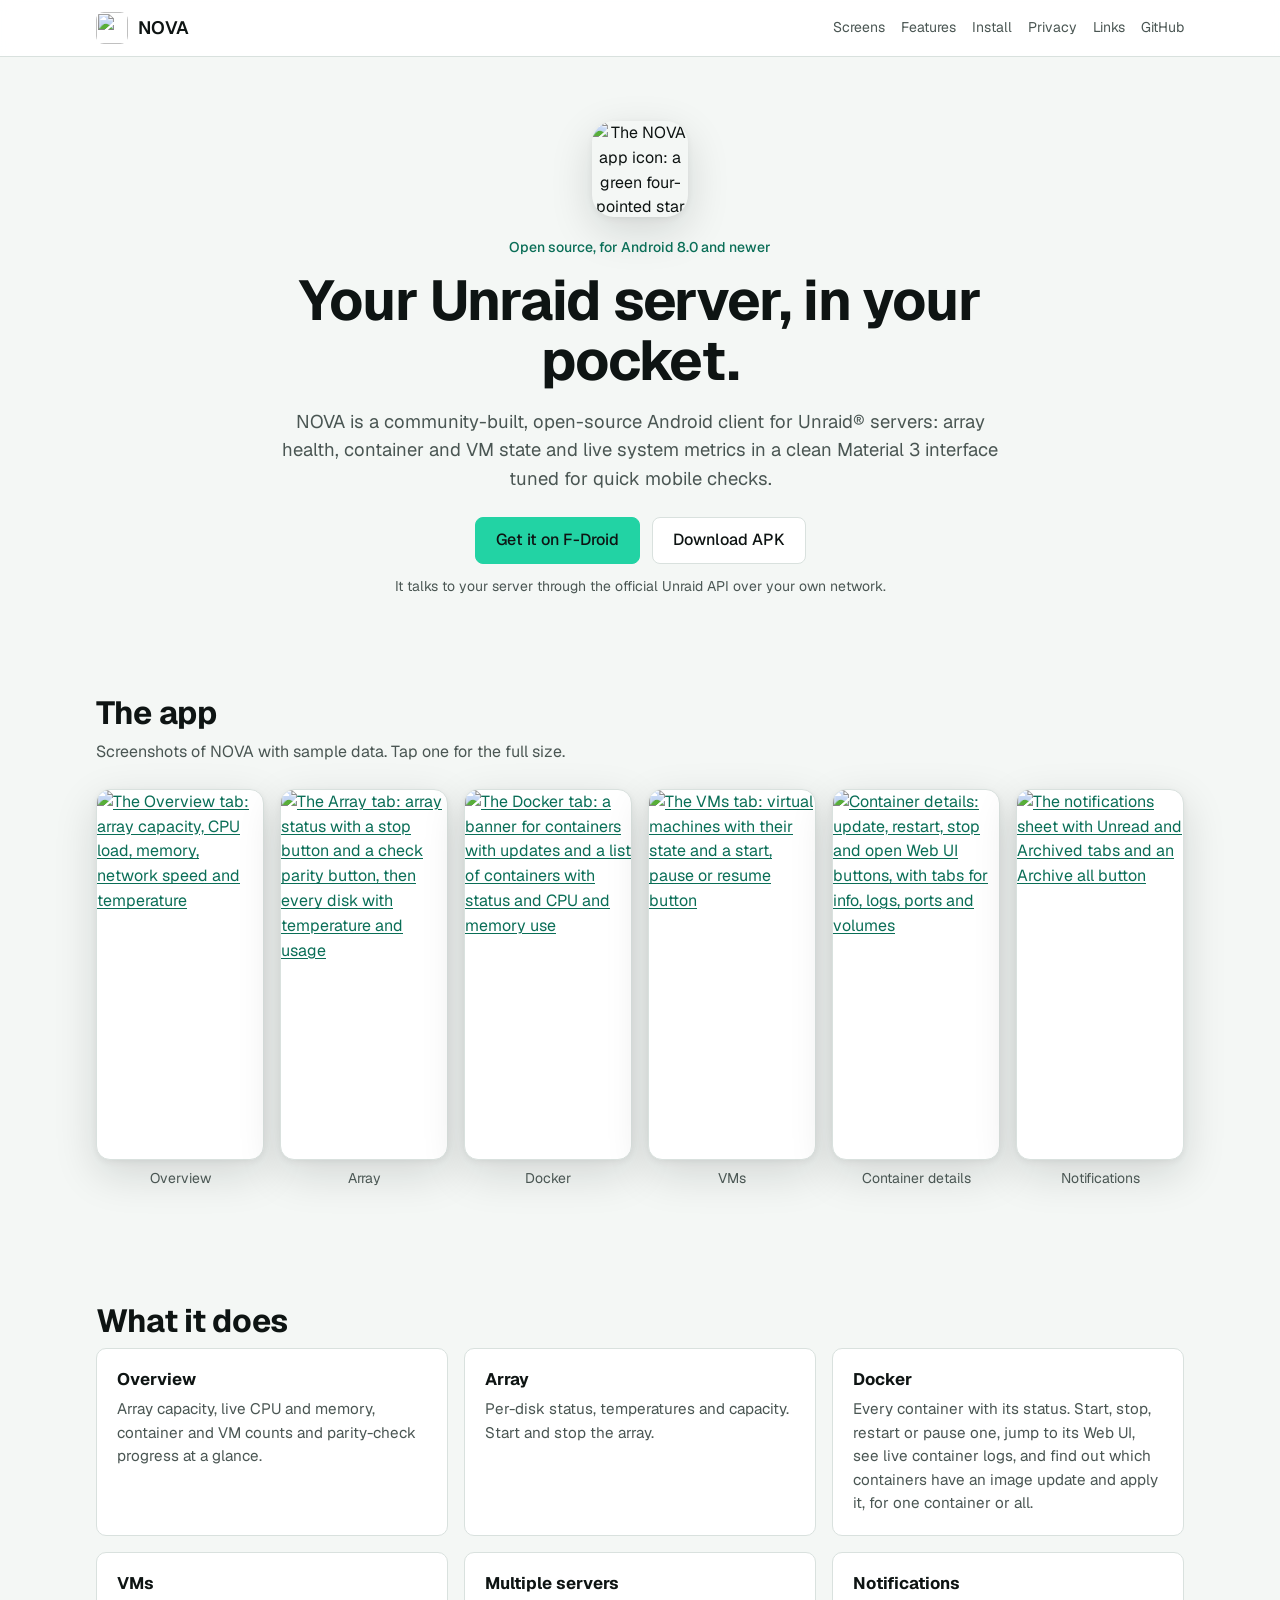
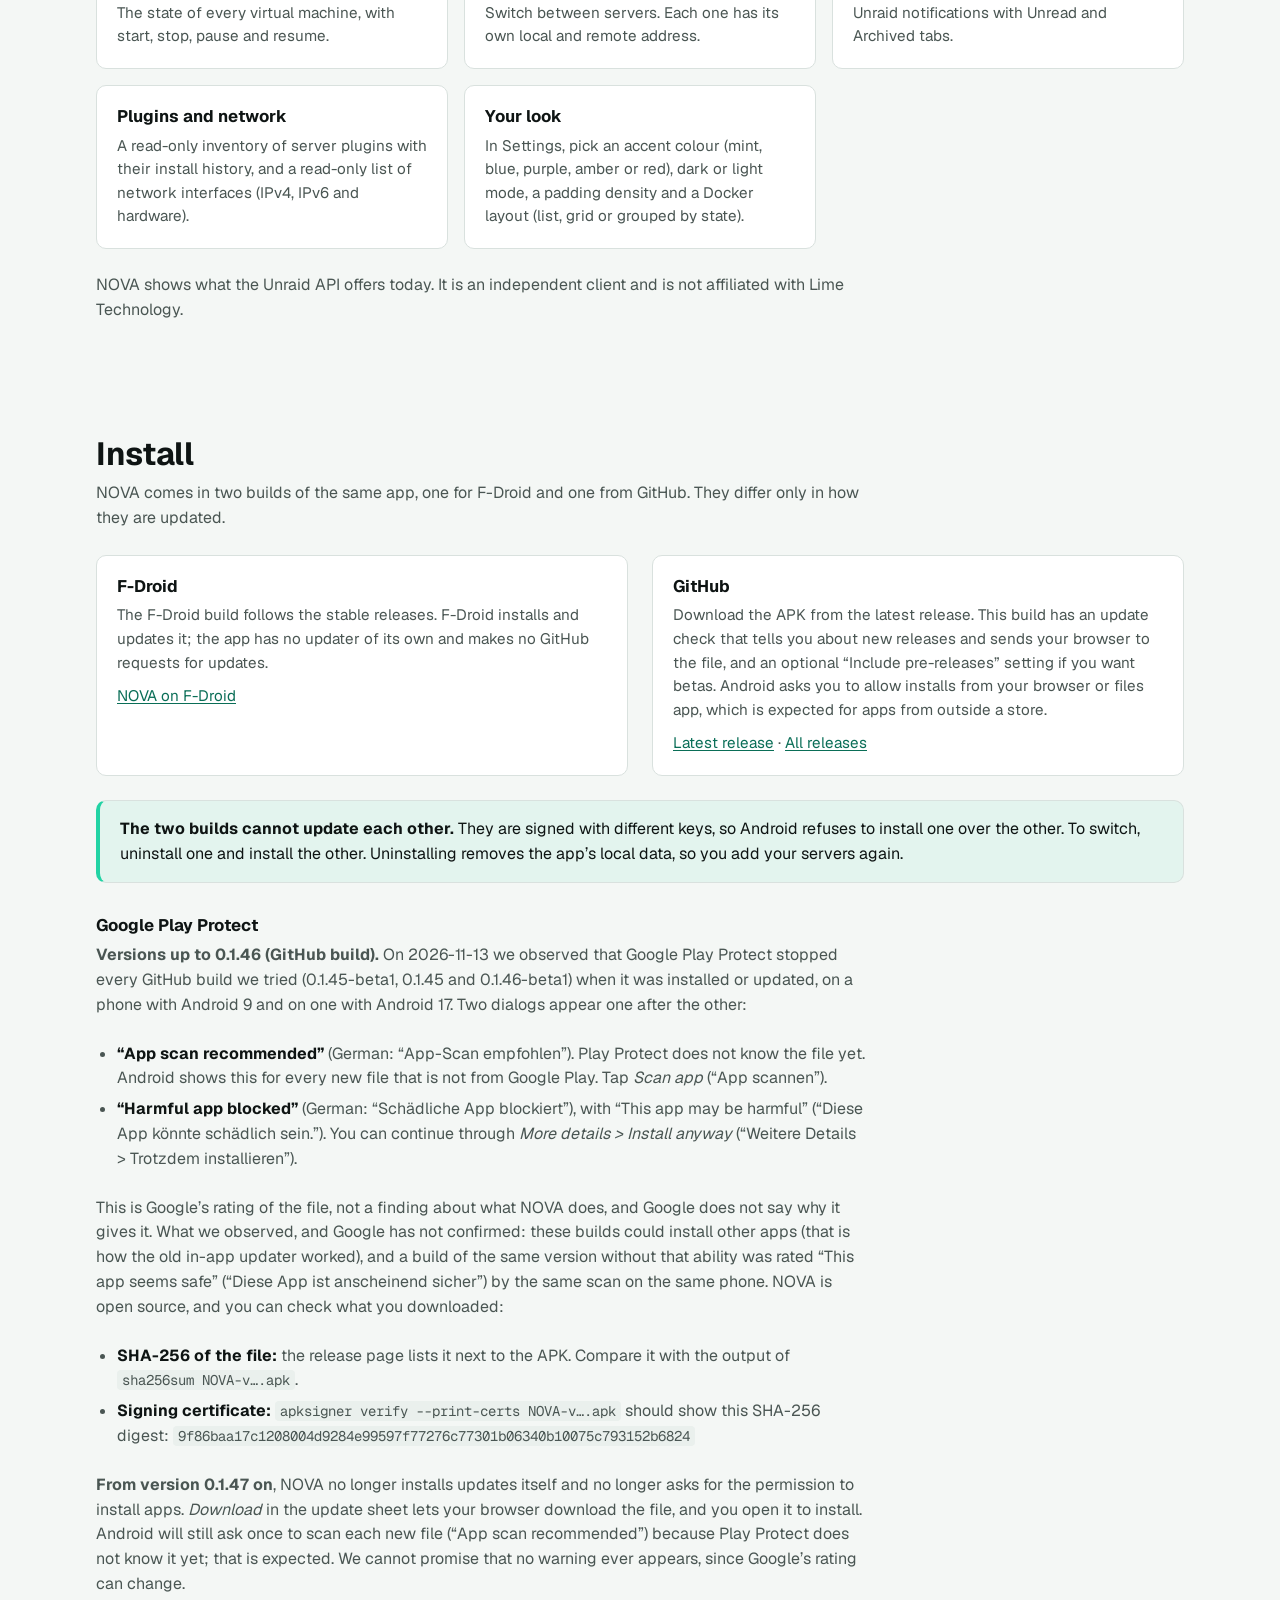
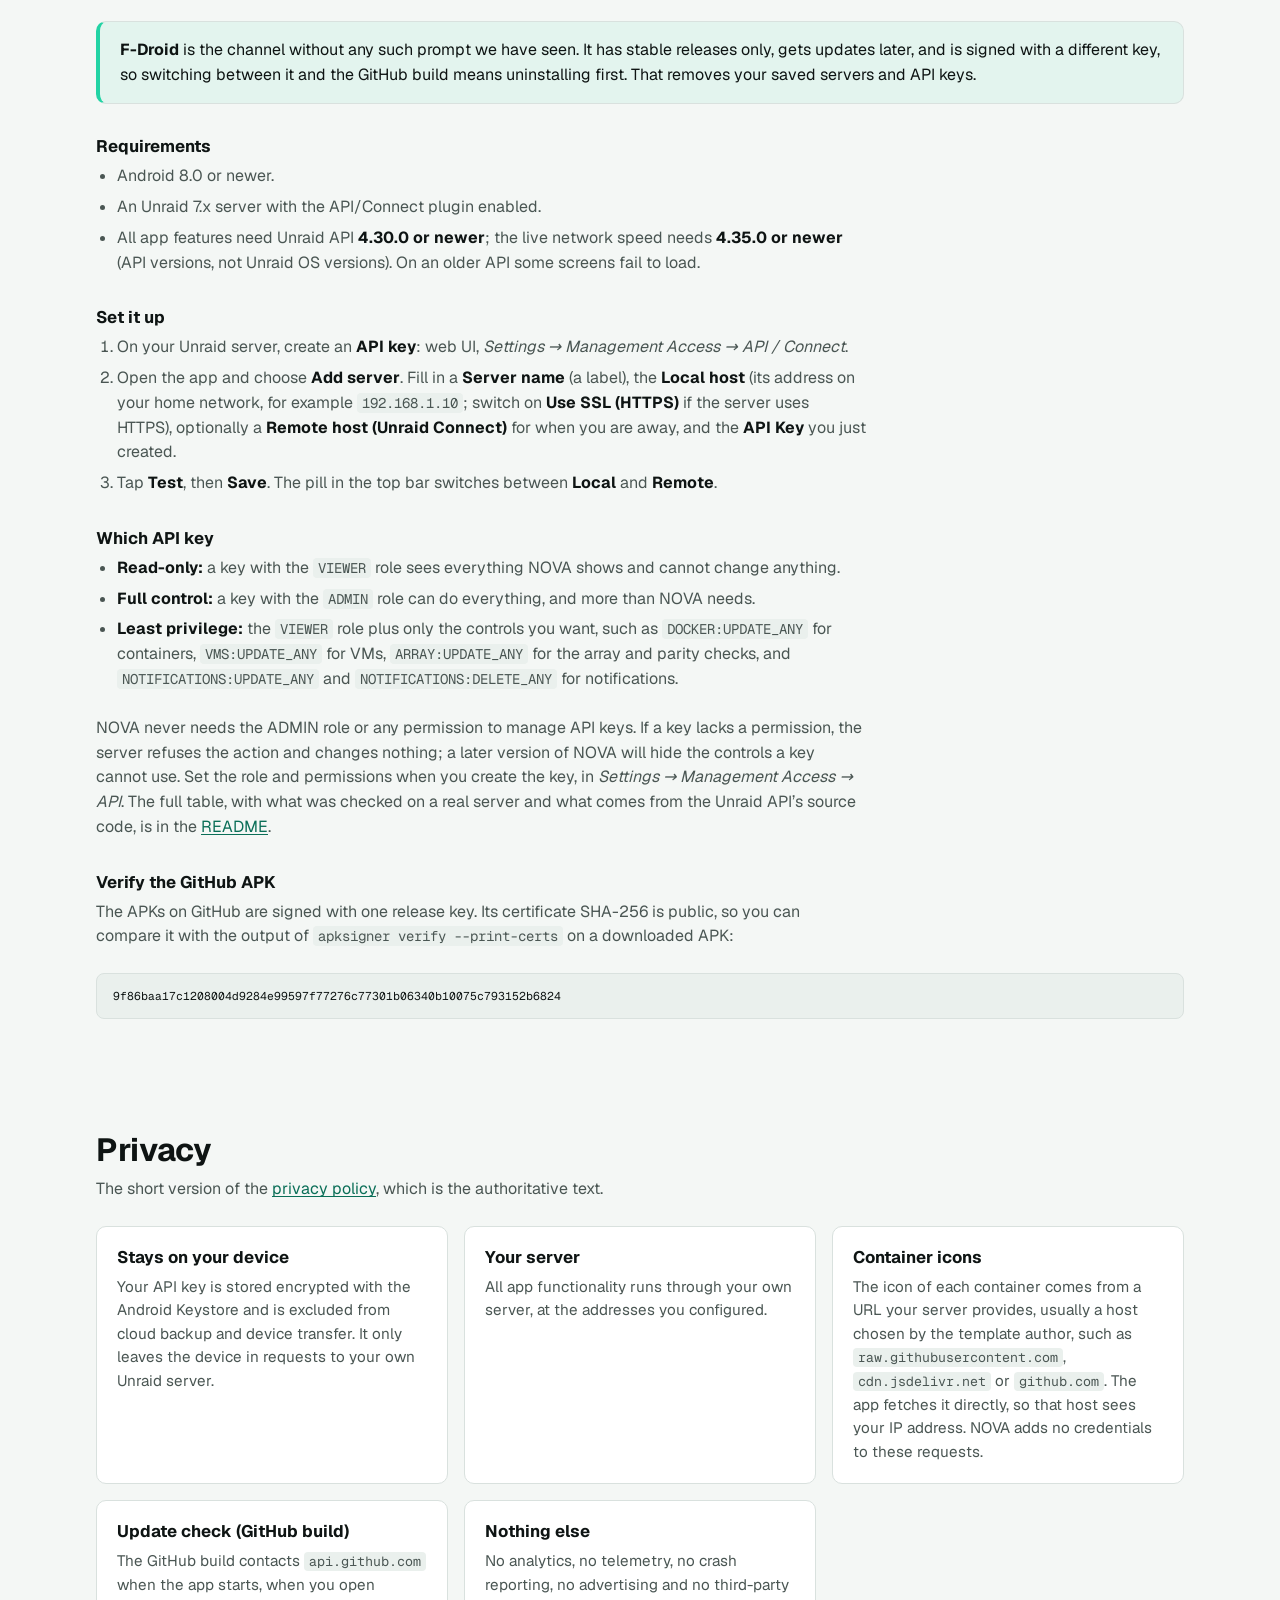
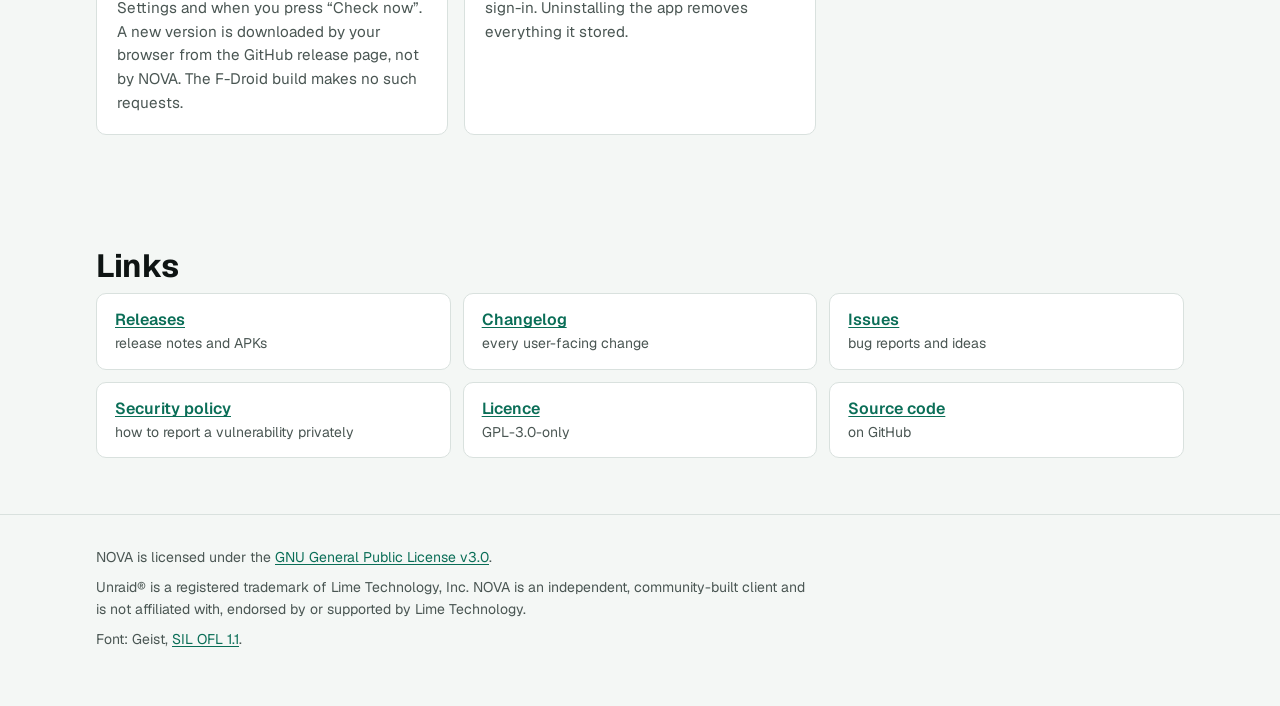
==== site/index.html @ aaa7800b "docs: the minimal API key permissions for each feature README gets an "API key permissions" section:" ====
<!doctype html>
<html lang="en">
  <head>
    <meta charset="utf-8" />
    <meta name="viewport" content="width=device-width, initial-scale=1" />
    <title>NOVA: an open-source Android client for Unraid servers</title>
    <meta
      name="description"
      content="NOVA is a community-built, open-source Android client for Unraid servers: array health, containers, VMs and live system metrics in a Material 3 interface made for quick mobile checks."
    />
    <meta name="color-scheme" content="light dark" />
    <link rel="icon" href="favicon.svg" type="image/svg+xml" />
    <link
      rel="preload"
      href="fonts/geist-latin.woff2"
      as="font"
      type="font/woff2"
      crossorigin
    />
    <link rel="stylesheet" href="style.css" />
  </head>
  <body>
    <a class="skip" href="#main">Skip to content</a>

    <header class="top">
      <div class="wrap bar">
        <a class="brand" href="./">
          <img src="assets/icon.png" alt="" width="32" height="32" />
          <span>NOVA</span>
        </a>
        <nav aria-label="Main">
          <a href="#screens">Screens</a>
          <a href="#features">Features</a>
          <a href="#install">Install</a>
          <a href="#privacy">Privacy</a>
          <a href="#links">Links</a>
          <a href="https://github.com/hellwand/nova">GitHub</a>
        </nav>
      </div>
    </header>

    <main id="main">
      <section class="hero">
        <div class="wrap">
          <img
            class="app-icon"
            src="assets/icon.png"
            alt="The NOVA app icon: a green four-pointed star on a dark background"
            width="96"
            height="96"
          />
          <p class="eyebrow">Open source, for Android 8.0 and newer</p>
          <h1>Your Unraid server, in your pocket.</h1>
          <p class="lead">
            NOVA is a community-built, open-source Android client for
            Unraid&reg; servers: array health, container and VM state and live
            system metrics in a clean Material 3 interface tuned for quick
            mobile checks.
          </p>
          <p class="cta">
            <a
              class="btn primary"
              href="https://f-droid.org/packages/io.github.nofuturekid.nova/"
              >Get it on F-Droid</a
            >
            <a
              class="btn"
              href="https://github.com/hellwand/nova/releases/latest"
              >Download APK</a
            >
          </p>
          <p class="note">
            It talks to your server through the official Unraid API over your
            own network.
          </p>
        </div>
      </section>

      <section id="screens" aria-labelledby="screens-h">
        <div class="wrap">
          <h2 id="screens-h">The app</h2>
          <p class="sub">
            Screenshots of NOVA with sample data. Tap one for the full size.
          </p>
          <ul class="phones">
            <li class="shot">
              <a href="assets/screenshots/1.png"
                ><img
                  src="assets/screenshots/1.png"
                  loading="lazy"
                  width="1078"
                  height="2399"
                  alt="The Overview tab: array capacity, CPU load, memory, network speed and temperature"
              /></a>
              <p>Overview</p>
            </li>
            <li class="shot">
              <a href="assets/screenshots/2.png"
                ><img
                  src="assets/screenshots/2.png"
                  loading="lazy"
                  width="1078"
                  height="2399"
                  alt="The Array tab: array status with a stop button and a check parity button, then every disk with temperature and usage"
              /></a>
              <p>Array</p>
            </li>
            <li class="shot">
              <a href="assets/screenshots/3.png"
                ><img
                  src="assets/screenshots/3.png"
                  loading="lazy"
                  width="1078"
                  height="2399"
                  alt="The Docker tab: a banner for containers with updates and a list of containers with status and CPU and memory use"
              /></a>
              <p>Docker</p>
            </li>
            <li class="shot">
              <a href="assets/screenshots/4.png"
                ><img
                  src="assets/screenshots/4.png"
                  loading="lazy"
                  width="1078"
                  height="2399"
                  alt="The VMs tab: virtual machines with their state and a start, pause or resume button"
              /></a>
              <p>VMs</p>
            </li>
            <li class="shot">
              <a href="assets/screenshots/5.png"
                ><img
                  src="assets/screenshots/5.png"
                  loading="lazy"
                  width="1078"
                  height="2399"
                  alt="Container details: update, restart, stop and open Web UI buttons, with tabs for info, logs, ports and volumes"
              /></a>
              <p>Container details</p>
            </li>
            <li class="shot">
              <a href="assets/screenshots/6.png"
                ><img
                  src="assets/screenshots/6.png"
                  loading="lazy"
                  width="1078"
                  height="2399"
                  alt="The notifications sheet with Unread and Archived tabs and an Archive all button"
              /></a>
              <p>Notifications</p>
            </li>
          </ul>
        </div>
      </section>

      <section id="features" aria-labelledby="features-h">
        <div class="wrap">
          <h2 id="features-h">What it does</h2>
          <ul class="cards">
            <li>
              <h3>Overview</h3>
              <p>
                Array capacity, live CPU and memory, container and VM counts and
                parity-check progress at a glance.
              </p>
            </li>
            <li>
              <h3>Array</h3>
              <p>
                Per-disk status, temperatures and capacity. Start and stop the
                array.
              </p>
            </li>
            <li>
              <h3>Docker</h3>
              <p>
                Every container with its status. Start, stop, restart or pause
                one, jump to its Web UI, see live container logs, and find out
                which containers have an image update and apply it, for one
                container or all.
              </p>
            </li>
            <li>
              <h3>VMs</h3>
              <p>
                The state of every virtual machine, with start, stop, pause and
                resume.
              </p>
            </li>
            <li>
              <h3>Multiple servers</h3>
              <p>
                Switch between servers. Each one has its own local and remote
                address.
              </p>
            </li>
            <li>
              <h3>Notifications</h3>
              <p>Unraid notifications with Unread and Archived tabs.</p>
            </li>
            <li>
              <h3>Plugins and network</h3>
              <p>
                A read-only inventory of server plugins with their install
                history, and a read-only list of network interfaces (IPv4, IPv6
                and hardware).
              </p>
            </li>
            <li>
              <h3>Your look</h3>
              <p>
                In Settings, pick an accent colour (mint, blue, purple, amber or
                red), dark or light mode, a padding density and a Docker layout
                (list, grid or grouped by state).
              </p>
            </li>
          </ul>
          <p class="sub">
            NOVA shows what the Unraid API offers today. It is an independent
            client and is not affiliated with Lime Technology.
          </p>
        </div>
      </section>

      <section id="install" aria-labelledby="install-h">
        <div class="wrap">
          <h2 id="install-h">Install</h2>
          <p class="sub">
            NOVA comes in two builds of the same app, one for F-Droid and one
            from GitHub. They differ only in how they are updated.
          </p>
          <div class="grid2 install">
            <article class="card">
              <h3>F-Droid</h3>
              <p>
                The F-Droid build follows the stable releases. F-Droid installs
                and updates it; the app has no updater of its own and makes no
                GitHub requests for updates.
              </p>
              <p>
                <a
                  href="https://f-droid.org/packages/io.github.nofuturekid.nova/"
                  >NOVA on F-Droid</a
                >
              </p>
            </article>
            <article class="card">
              <h3>GitHub</h3>
              <p>
                Download the APK from the latest release. This build has an
                update check that tells you about new releases and sends your
                browser to the file, and an optional
                &ldquo;Include pre-releases&rdquo; setting if you want betas.
                Android asks you to allow installs from your browser or files
                app, which is expected for apps from outside a store.
              </p>
              <p>
                <a href="https://github.com/hellwand/nova/releases/latest"
                  >Latest release</a
                >
                &middot;
                <a href="https://github.com/hellwand/nova/releases"
                  >All releases</a
                >
              </p>
            </article>
          </div>
          <p class="callout">
            <strong>The two builds cannot update each other.</strong> They are
            signed with different keys, so Android refuses to install one over
            the other. To switch, uninstall one and install the other.
            Uninstalling removes the app&rsquo;s local data, so you add your
            servers again.
          </p>

          <h3 class="h3-gap" id="play-protect">Google Play Protect</h3>
          <p class="sub">
            <strong>Versions up to 0.1.46 (GitHub build).</strong> On
            2026-11-13 we observed that Google Play Protect stopped every
            GitHub build we tried (0.1.45-beta1, 0.1.45 and 0.1.46-beta1) when
            it was installed or updated, on a phone with Android 9 and on one
            with Android 17. Two dialogs appear one after the other:
          </p>
          <ul class="plain">
            <li>
              <strong>&ldquo;App scan recommended&rdquo;</strong> (German:
              &ldquo;App-Scan empfohlen&rdquo;). Play Protect does not know the
              file yet. Android shows this for every new file that is not from
              Google Play. Tap <em>Scan app</em> (&ldquo;App scannen&rdquo;).
            </li>
            <li>
              <strong>&ldquo;Harmful app blocked&rdquo;</strong> (German:
              &ldquo;Sch&auml;dliche App blockiert&rdquo;), with &ldquo;This
              app may be harmful&rdquo; (&ldquo;Diese App k&ouml;nnte
              sch&auml;dlich sein.&rdquo;). You can continue through
              <em>More details &gt; Install anyway</em> (&ldquo;Weitere Details
              &gt; Trotzdem installieren&rdquo;).
            </li>
          </ul>
          <p class="sub">
            This is Google&rsquo;s rating of the file, not a finding about what
            NOVA does, and Google does not say why it gives it. What we
            observed, and Google has not confirmed: these builds could install
            other apps (that is how the old in-app updater worked), and a build
            of the same version without that ability was rated &ldquo;This app
            seems safe&rdquo; (&ldquo;Diese App ist anscheinend sicher&rdquo;)
            by the same scan on the same phone. NOVA is open source, and you
            can check what you downloaded:
          </p>
          <ul class="plain">
            <li>
              <strong>SHA-256 of the file:</strong> the release page lists it
              next to the APK. Compare it with the output of
              <code>sha256sum NOVA-v&hellip;.apk</code>.
            </li>
            <li>
              <strong>Signing certificate:</strong>
              <code>apksigner verify --print-certs NOVA-v&hellip;.apk</code>
              should show this SHA-256 digest:
              <code class="digest"
                >9f86baa17c1208004d9284e99597f77276c77301b06340b10075c793152b6824</code
              >
            </li>
          </ul>
          <p class="sub">
            <strong>From version 0.1.47 on</strong>, NOVA no longer installs
            updates itself and no longer asks for the permission to install
            apps. <em>Download</em> in the update sheet lets your browser
            download the file, and you open it to install. Android will still
            ask once to scan each new file (&ldquo;App scan recommended&rdquo;)
            because Play Protect does not know it yet; that is expected. We
            cannot promise that no warning ever appears, since Google&rsquo;s
            rating can change.
          </p>
          <p class="callout">
            <strong>F-Droid</strong> is the channel without any such prompt we
            have seen. It has stable releases only, gets updates later, and is
            signed with a different key, so switching between it and the GitHub
            build means uninstalling first. That removes your saved servers
            and API keys.
          </p>

          <h3 class="h3-gap">Requirements</h3>
          <ul class="plain">
            <li>Android 8.0 or newer.</li>
            <li>An Unraid 7.x server with the API/Connect plugin enabled.</li>
            <li>
              All app features need Unraid API <strong>4.30.0 or newer</strong>;
              the live network speed needs <strong>4.35.0 or newer</strong>
              (API versions, not Unraid OS versions). On an older API some
              screens fail to load.
            </li>
          </ul>

          <h3 class="h3-gap">Set it up</h3>
          <ol class="plain">
            <li>
              On your Unraid server, create an <strong>API key</strong>: web UI,
              <em>Settings &rarr; Management Access &rarr; API / Connect</em>.
            </li>
            <li>
              Open the app and choose <strong>Add server</strong>. Fill in a
              <strong>Server name</strong> (a label), the
              <strong>Local host</strong> (its address on your home network,
              for example <code>192.168.1.10</code>; switch on
              <strong>Use SSL (HTTPS)</strong> if the server uses HTTPS),
              optionally a <strong>Remote host (Unraid Connect)</strong> for
              when you are away, and the <strong>API Key</strong> you just
              created.
            </li>
            <li>
              Tap <strong>Test</strong>, then <strong>Save</strong>. The pill in
              the top bar switches between <strong>Local</strong> and
              <strong>Remote</strong>.
            </li>
          </ol>

          <h3 class="h3-gap" id="api-key">Which API key</h3>
          <ul class="plain">
            <li>
              <strong>Read-only:</strong> a key with the <code>VIEWER</code>
              role sees everything NOVA shows and cannot change anything.
            </li>
            <li>
              <strong>Full control:</strong> a key with the
              <code>ADMIN</code> role can do everything, and more than NOVA
              needs.
            </li>
            <li>
              <strong>Least privilege:</strong> the <code>VIEWER</code> role
              plus only the controls you want, such as
              <code>DOCKER:UPDATE_ANY</code> for containers,
              <code>VMS:UPDATE_ANY</code> for VMs,
              <code>ARRAY:UPDATE_ANY</code> for the array and parity checks,
              and <code>NOTIFICATIONS:UPDATE_ANY</code> and
              <code>NOTIFICATIONS:DELETE_ANY</code> for notifications.
            </li>
          </ul>
          <p class="sub">
            NOVA never needs the ADMIN role or any permission to manage API
            keys. If a key lacks a permission, the server refuses the action
            and changes nothing; a later version of NOVA will hide the controls
            a key cannot use. Set the role and permissions when you create the
            key, in <em>Settings &rarr; Management Access &rarr; API</em>. The
            full table, with what was checked on a real server and what comes
            from the Unraid API&rsquo;s source code, is in the
            <a href="https://github.com/hellwand/nova#api-key-permissions"
              >README</a
            >.
          </p>

          <h3 class="h3-gap">Verify the GitHub APK</h3>
          <p class="sub">
            The APKs on GitHub are signed with one release key. Its certificate
            SHA-256 is public, so you can compare it with the output of
            <code>apksigner verify --print-certs</code> on a downloaded APK:
          </p>
          <pre
            class="digest"
          ><code>9f86baa17c1208004d9284e99597f77276c77301b06340b10075c793152b6824</code></pre>
        </div>
      </section>

      <section id="privacy" aria-labelledby="privacy-h">
        <div class="wrap">
          <h2 id="privacy-h">Privacy</h2>
          <p class="sub">
            The short version of the
            <a
              href="https://github.com/hellwand/nova/blob/main/docs/privacy/POLICY.md"
              >privacy policy</a
            >, which is the authoritative text.
          </p>
          <ul class="cards">
            <li>
              <h3>Stays on your device</h3>
              <p>
                Your API key is stored encrypted with the Android Keystore and
                is excluded from cloud backup and device transfer. It only
                leaves the device in requests to your own Unraid server.
              </p>
            </li>
            <li>
              <h3>Your server</h3>
              <p>
                All app functionality runs through your own server, at the
                addresses you configured.
              </p>
            </li>
            <li>
              <h3>Container icons</h3>
              <p>
                The icon of each container comes from a URL your server
                provides, usually a host chosen by the template author, such as
                <code>raw.githubusercontent.com</code>,
                <code>cdn.jsdelivr.net</code> or <code>github.com</code>. The
                app fetches it directly, so that host sees your IP address. NOVA
                adds no credentials to these requests.
              </p>
            </li>
            <li>
              <h3>Update check (GitHub build)</h3>
              <p>
                The GitHub build contacts <code>api.github.com</code> when the
                app starts, when you open Settings and when you press
                &ldquo;Check now&rdquo;. A new version is downloaded by your
                browser from the GitHub release page, not by NOVA. The F-Droid
                build makes no such requests.
              </p>
            </li>
            <li>
              <h3>Nothing else</h3>
              <p>
                No analytics, no telemetry, no crash reporting, no advertising
                and no third-party sign-in. Uninstalling the app removes
                everything it stored.
              </p>
            </li>
          </ul>
        </div>
      </section>

      <section id="links" aria-labelledby="links-h">
        <div class="wrap">
          <h2 id="links-h">Links</h2>
          <ul class="links">
            <li>
              <a href="https://github.com/hellwand/nova/releases">Releases</a
              ><span>release notes and APKs</span>
            </li>
            <li>
              <a
                href="https://github.com/hellwand/nova/blob/main/CHANGELOG.md"
                >Changelog</a
              ><span>every user-facing change</span>
            </li>
            <li>
              <a href="https://github.com/hellwand/nova/issues">Issues</a
              ><span>bug reports and ideas</span>
            </li>
            <li>
              <a href="https://github.com/hellwand/nova/security/policy"
                >Security policy</a
              ><span>how to report a vulnerability privately</span>
            </li>
            <li>
              <a href="https://github.com/hellwand/nova/blob/main/LICENSE"
                >Licence</a
              ><span>GPL-3.0-only</span>
            </li>
            <li>
              <a href="https://github.com/hellwand/nova">Source code</a
              ><span>on GitHub</span>
            </li>
          </ul>
        </div>
      </section>
    </main>

    <footer>
      <div class="wrap">
        <p>
          NOVA is licensed under the
          <a href="https://github.com/hellwand/nova/blob/main/LICENSE"
            >GNU General Public License v3.0</a
          >.
        </p>
        <p>
          Unraid&reg; is a registered trademark of Lime Technology, Inc. NOVA is
          an independent, community-built client and is not affiliated with,
          endorsed by or supported by Lime Technology.
        </p>
        <p>Font: Geist, <a href="fonts/geist-OFL.txt">SIL OFL 1.1</a>.</p>
      </div>
    </footer>
  </body>
</html>
---- site/style.css ----
/* NOVA project page. Same skeleton as the TasmoFleet page; tokens are the app's
   (app/.../ui/theme/Color.kt): the mint accent of the launcher icon, light and dark by prefers-color-scheme. */
@font-face { font-family: "Geist"; font-weight: 400 700; font-display: swap; src: url("fonts/geist-latin.woff2") format("woff2"); }
@font-face { font-family: "Geist Mono"; font-weight: 400 500; font-display: swap; src: url("fonts/geist-mono-latin.woff2") format("woff2"); }

:root {
  color-scheme: light dark;
  --bg: #f4f7f5; --surface: #fff; --surface-2: #eaf0ed; --border: #d9e1de;
  --text: #0e1413; --text-2: #4a5653;
  --accent: #22d3a4; --accent-hover: #4be0b9; --accent-fg: #0a6e57;
  --accent-bg: #e3f4ee; --on-accent: #0e1413;
  --shadow: 0 14px 44px rgba(14, 20, 19, 0.14), 0 2px 6px rgba(14, 20, 19, 0.06);
  --font: "Geist", ui-sans-serif, system-ui, sans-serif;
  --mono: "Geist Mono", ui-monospace, Menlo, monospace;
}
@media (prefers-color-scheme: dark) {
  :root {
    --bg: #0a0e0d; --surface: #131817; --surface-2: #1c2322; --border: #263130;
    --text: #e6edeb; --text-2: #a3afac;
    --accent: #22d3a4; --accent-hover: #4be0b9; --accent-fg: #3fddb4;
    --accent-bg: #12302a; --on-accent: #0a0e0d;
    --shadow: 0 14px 44px rgba(0, 0, 0, 0.6);
  }
}

* { box-sizing: border-box; }
html { scroll-behavior: smooth; scroll-padding-top: 72px; }
body { margin: 0; background: var(--bg); color: var(--text); font: 16px/1.55 var(--font); overflow-wrap: break-word; }
img { max-width: 100%; height: auto; display: block; }
a { color: var(--accent-fg); text-underline-offset: 2px; }
a:hover { color: var(--text); }
:focus-visible { outline: 2px solid var(--accent-fg); outline-offset: 2px; border-radius: 4px; }
code, pre { font-family: var(--mono); font-size: 0.875em; }
code { background: var(--surface-2); padding: 1px 5px; border-radius: 4px; }
.wrap { max-width: 1120px; margin: 0 auto; padding: 0 16px; }
.skip { position: absolute; left: -999px; top: 8px; background: var(--surface); padding: 8px 12px; z-index: 100; }
.skip:focus { left: 8px; }

.top { position: sticky; top: 0; z-index: 10; background: color-mix(in srgb, var(--surface) 92%, transparent); backdrop-filter: blur(8px); border-bottom: 1px solid var(--border); }
.bar { display: flex; align-items: center; justify-content: space-between; gap: 12px; min-height: 56px; flex-wrap: wrap; padding-top: 6px; padding-bottom: 6px; }
.brand { display: flex; align-items: center; gap: 10px; color: var(--text); font-weight: 600; font-size: 18px; letter-spacing: 0.02em; text-decoration: none; }
.brand img { width: 32px; height: 32px; border-radius: 8px; }
.brand:hover { color: var(--text); }
nav { display: flex; gap: 4px 16px; flex-wrap: wrap; font-size: 14px; }
nav a { color: var(--text-2); text-decoration: none; padding: 6px 0; }
nav a:hover { color: var(--text); }

section { padding: 56px 0; }
.hero { padding: 64px 0 40px; text-align: center; }
.app-icon { width: 96px; height: 96px; margin: 0 auto 20px; border-radius: 22px; box-shadow: var(--shadow); }
.eyebrow { margin: 0 0 12px; font-size: 14px; font-weight: 500; color: var(--accent-fg); }
h1 { margin: 0 auto 16px; max-width: 18ch; font-size: clamp(2rem, 6vw, 3.5rem); line-height: 1.08; letter-spacing: -0.02em; }
h2 { margin: 0 0 8px; font-size: clamp(1.5rem, 4vw, 2rem); line-height: 1.2; letter-spacing: -0.01em; }
h3 { margin: 0 0 6px; font-size: 1.05rem; line-height: 1.3; }
.h3-gap { margin-top: 32px; }
.lead { margin: 0 auto 24px; max-width: 60ch; font-size: 1.15rem; color: var(--text-2); }
.sub { margin: 0 0 24px; max-width: 70ch; color: var(--text-2); }
.cards + .sub, .install + .sub { margin: 24px 0 0; }
.plain + .sub { margin-top: 24px; }
.cta { display: flex; gap: 12px; justify-content: center; flex-wrap: wrap; margin: 0 0 12px; }
.note { margin: 0; font-size: 14px; color: var(--text-2); }
.btn { display: inline-block; padding: 10px 20px; border: 1px solid var(--border); border-radius: 8px; background: var(--surface); color: var(--text); font-weight: 500; text-decoration: none; }
.btn:hover { color: var(--text); border-color: var(--accent-fg); }
.btn.primary { background: var(--accent); border-color: var(--accent); color: var(--on-accent); }
.btn.primary:hover { background: var(--accent-hover); border-color: var(--accent-hover); color: var(--on-accent); }

.phones { list-style: none; margin: 0; padding: 0; display: grid; grid-template-columns: repeat(6, minmax(0, 1fr)); gap: 16px; }
.shot { margin: 0; min-width: 0; }
.shot img { border: 1px solid var(--border); border-radius: 14px; box-shadow: var(--shadow); background: var(--surface); }
.shot p { margin: 8px 0 0; font-size: 14px; color: var(--text-2); text-align: center; }
.grid2 { display: grid; grid-template-columns: repeat(2, minmax(0, 1fr)); gap: 24px; }

.cards { list-style: none; margin: 0; padding: 0; display: grid; grid-template-columns: repeat(auto-fill, minmax(min(100%, 300px), 1fr)); gap: 16px; }
.cards li, .card { background: var(--surface); border: 1px solid var(--border); border-radius: 10px; padding: 20px; min-width: 0; }
.cards p, .card p { margin: 0; color: var(--text-2); font-size: 0.95rem; }
.card p + p { margin-top: 10px; }
.callout { margin: 24px 0 0; padding: 16px 20px; background: var(--accent-bg); border: 1px solid var(--border); border-left: 4px solid var(--accent); border-radius: 10px; }
.plain { margin: 0; padding-left: 1.3em; max-width: 70ch; color: var(--text-2); }
.plain li + li { margin-top: 6px; }
.plain strong { color: var(--text); }
pre { margin: 0; padding: 12px 16px; background: var(--surface-2); border: 1px solid var(--border); border-radius: 8px; overflow-x: auto; font-size: 13px; line-height: 1.5; }
pre code { background: none; padding: 0; }

.links { list-style: none; margin: 0; padding: 0; display: grid; grid-template-columns: repeat(auto-fill, minmax(min(100%, 280px), 1fr)); gap: 12px; }
.links li { background: var(--surface); border: 1px solid var(--border); border-radius: 10px; padding: 14px 18px; display: flex; flex-direction: column; }
.links a { font-weight: 600; }
.links span { font-size: 14px; color: var(--text-2); }

footer { border-top: 1px solid var(--border); padding: 32px 0 48px; font-size: 14px; color: var(--text-2); }
footer p { margin: 0 0 8px; max-width: 80ch; }

@media (max-width: 1000px) {
  .phones { grid-template-columns: repeat(3, minmax(0, 1fr)); }
}
@media (max-width: 760px) {
  .grid2 { grid-template-columns: minmax(0, 1fr); }
  .phones { grid-template-columns: repeat(2, minmax(0, 1fr)); gap: 12px; }
  section { padding: 40px 0; }
  .hero { padding: 40px 0 24px; }
}
.digest { white-space: pre-wrap; word-break: break-all; }
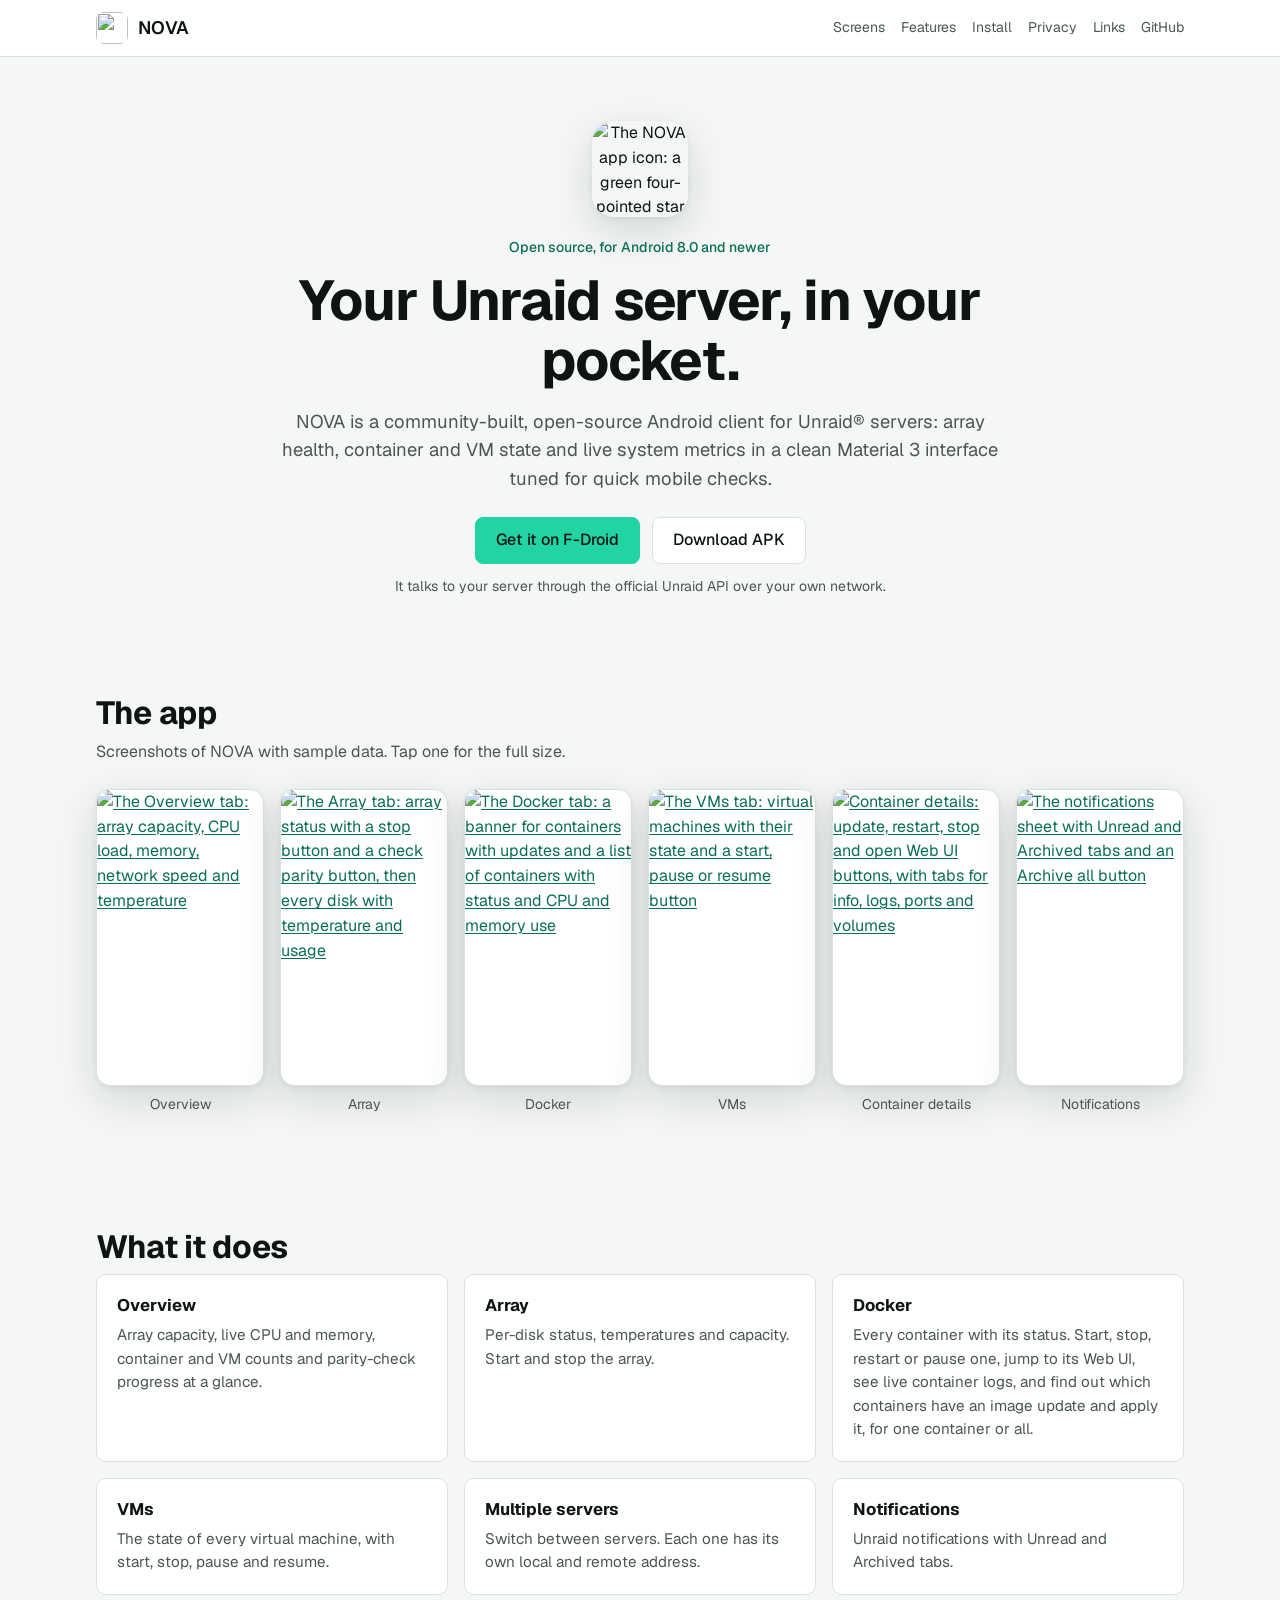
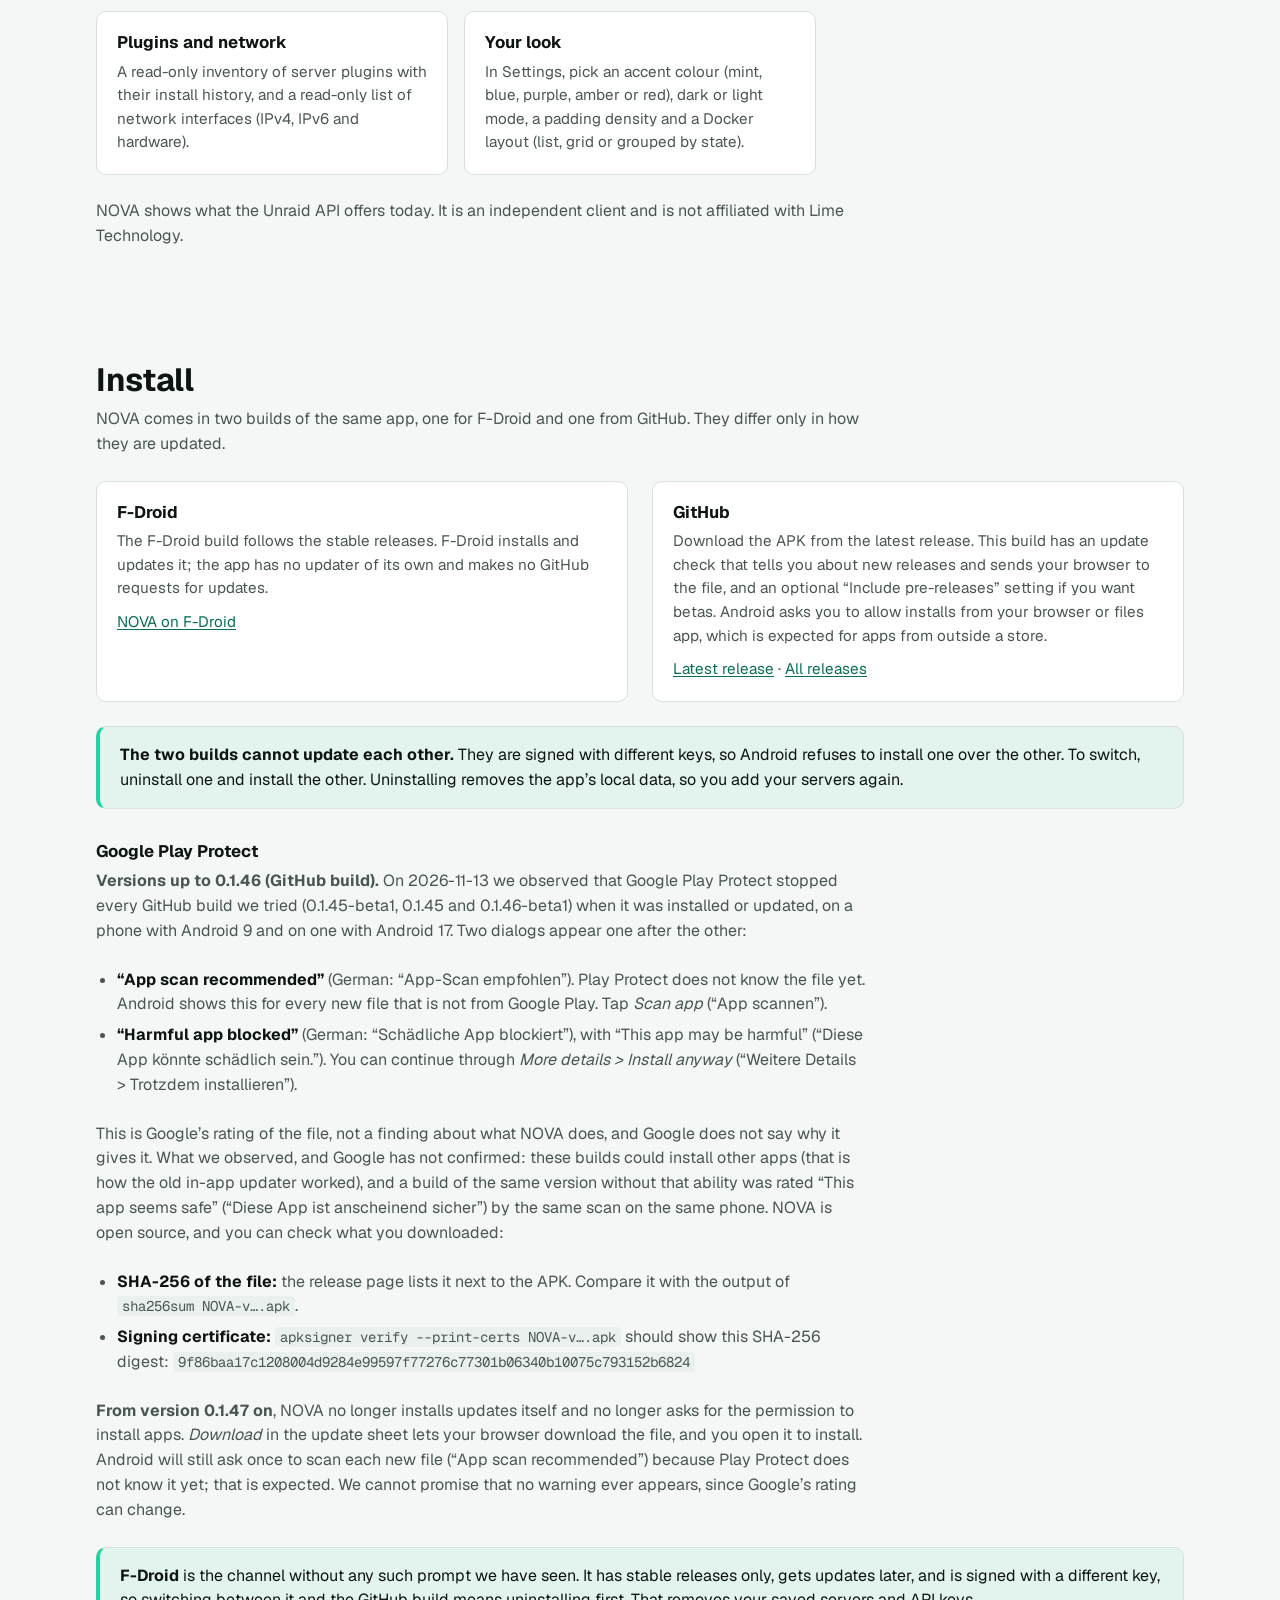
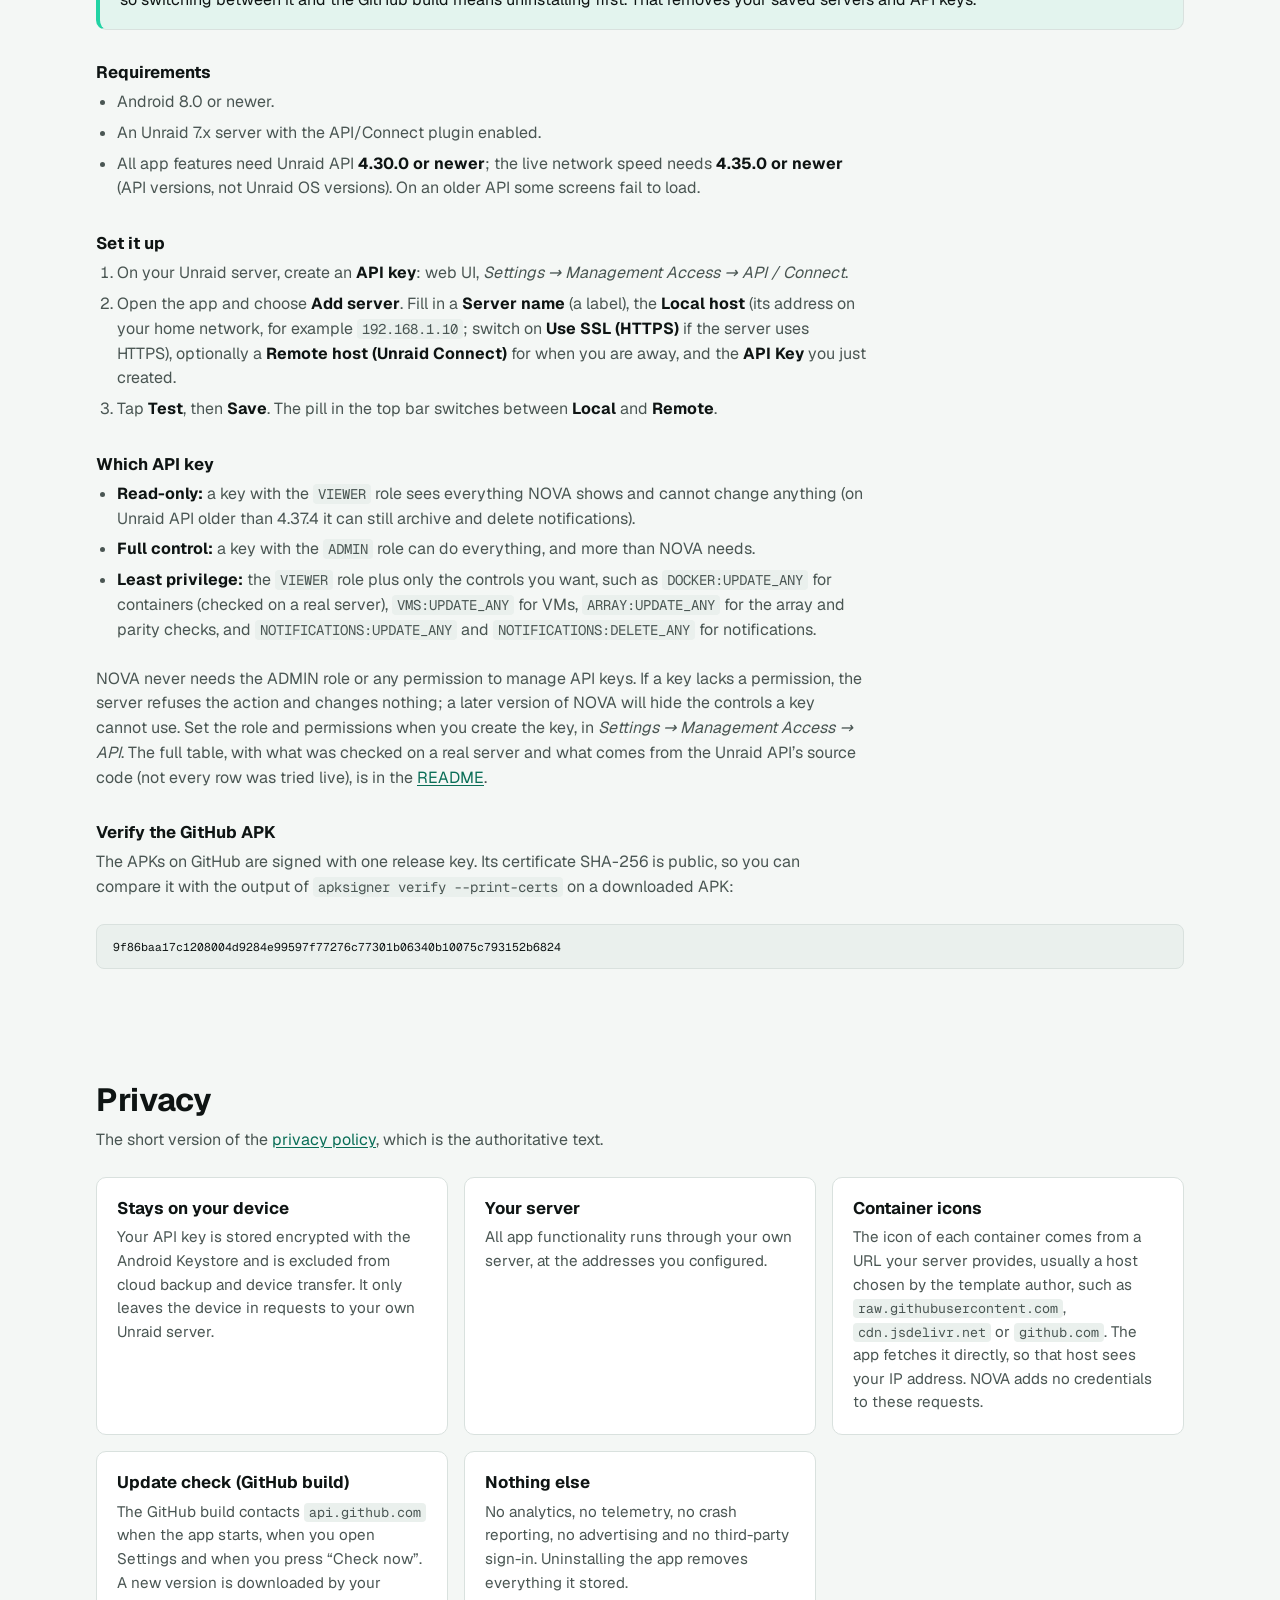
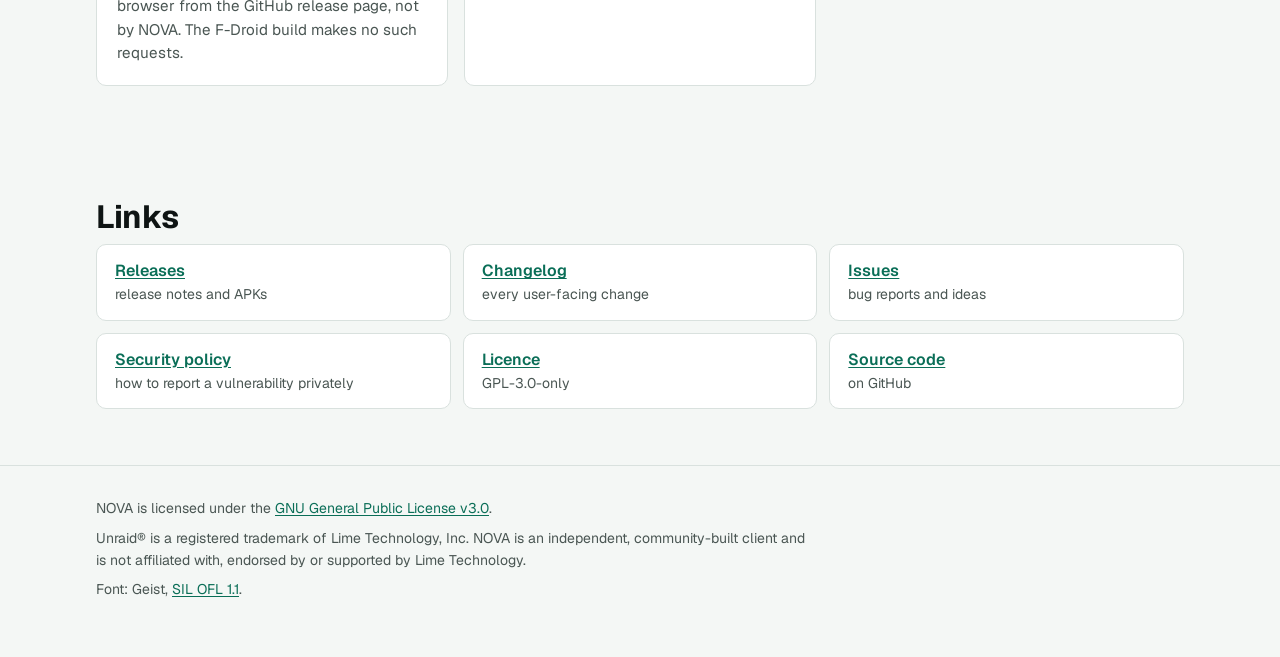
==== commit 2288ba84: "docs: store listing assets and texts ready for Google Play Screenshots: render at 1078x1918 (9:16). " ====
--- a/site/index.html
+++ b/site/index.html
@@ -89,7 +89,7 @@
                   src="assets/screenshots/1.png"
                   loading="lazy"
                   width="1078"
-                  height="2399"
+                  height="1918"
                   alt="The Overview tab: array capacity, CPU load, memory, network speed and temperature"
               /></a>
               <p>Overview</p>
@@ -100,7 +100,7 @@
                   src="assets/screenshots/2.png"
                   loading="lazy"
                   width="1078"
-                  height="2399"
+                  height="1918"
                   alt="The Array tab: array status with a stop button and a check parity button, then every disk with temperature and usage"
               /></a>
               <p>Array</p>
@@ -111,7 +111,7 @@
                   src="assets/screenshots/3.png"
                   loading="lazy"
                   width="1078"
-                  height="2399"
+                  height="1918"
                   alt="The Docker tab: a banner for containers with updates and a list of containers with status and CPU and memory use"
               /></a>
               <p>Docker</p>
@@ -122,7 +122,7 @@
                   src="assets/screenshots/4.png"
                   loading="lazy"
                   width="1078"
-                  height="2399"
+                  height="1918"
                   alt="The VMs tab: virtual machines with their state and a start, pause or resume button"
               /></a>
               <p>VMs</p>
@@ -133,7 +133,7 @@
                   src="assets/screenshots/5.png"
                   loading="lazy"
                   width="1078"
-                  height="2399"
+                  height="1918"
                   alt="Container details: update, restart, stop and open Web UI buttons, with tabs for info, logs, ports and volumes"
               /></a>
               <p>Container details</p>
@@ -144,7 +144,7 @@
                   src="assets/screenshots/6.png"
                   loading="lazy"
                   width="1078"
-                  height="2399"
+                  height="1918"
                   alt="The notifications sheet with Unread and Archived tabs and an Archive all button"
               /></a>
               <p>Notifications</p>
@@ -379,7 +379,8 @@
           <ul class="plain">
             <li>
               <strong>Read-only:</strong> a key with the <code>VIEWER</code>
-              role sees everything NOVA shows and cannot change anything.
+              role sees everything NOVA shows and cannot change anything (on Unraid API
+              older than 4.37.4 it can still archive and delete notifications).
             </li>
             <li>
               <strong>Full control:</strong> a key with the
@@ -389,8 +390,8 @@
             <li>
               <strong>Least privilege:</strong> the <code>VIEWER</code> role
               plus only the controls you want, such as
-              <code>DOCKER:UPDATE_ANY</code> for containers,
-              <code>VMS:UPDATE_ANY</code> for VMs,
+              <code>DOCKER:UPDATE_ANY</code> for containers (checked on a real
+              server), <code>VMS:UPDATE_ANY</code> for VMs,
               <code>ARRAY:UPDATE_ANY</code> for the array and parity checks,
               and <code>NOTIFICATIONS:UPDATE_ANY</code> and
               <code>NOTIFICATIONS:DELETE_ANY</code> for notifications.
@@ -403,7 +404,7 @@
             a key cannot use. Set the role and permissions when you create the
             key, in <em>Settings &rarr; Management Access &rarr; API</em>. The
             full table, with what was checked on a real server and what comes
-            from the Unraid API&rsquo;s source code, is in the
+            from the Unraid API&rsquo;s source code (not every row was tried live), is in the
             <a href="https://github.com/hellwand/nova#api-key-permissions"
               >README</a
             >.
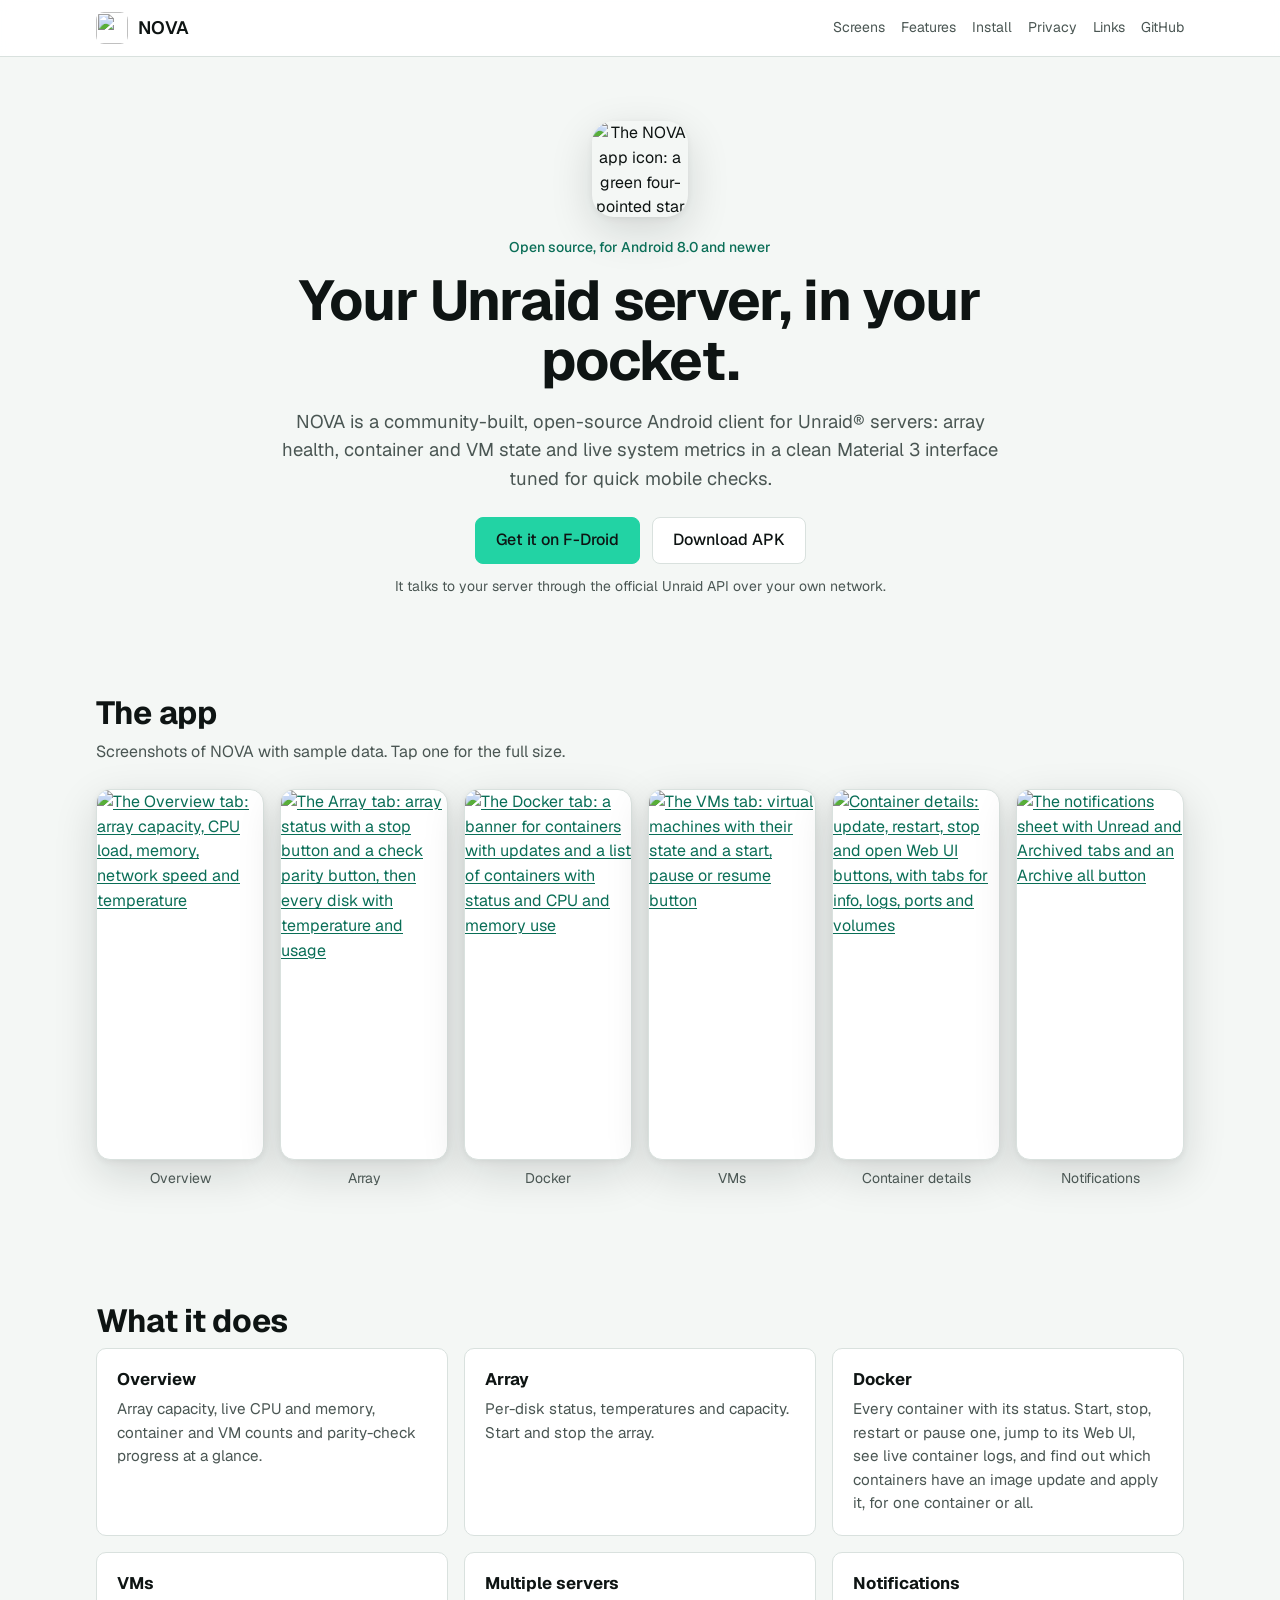
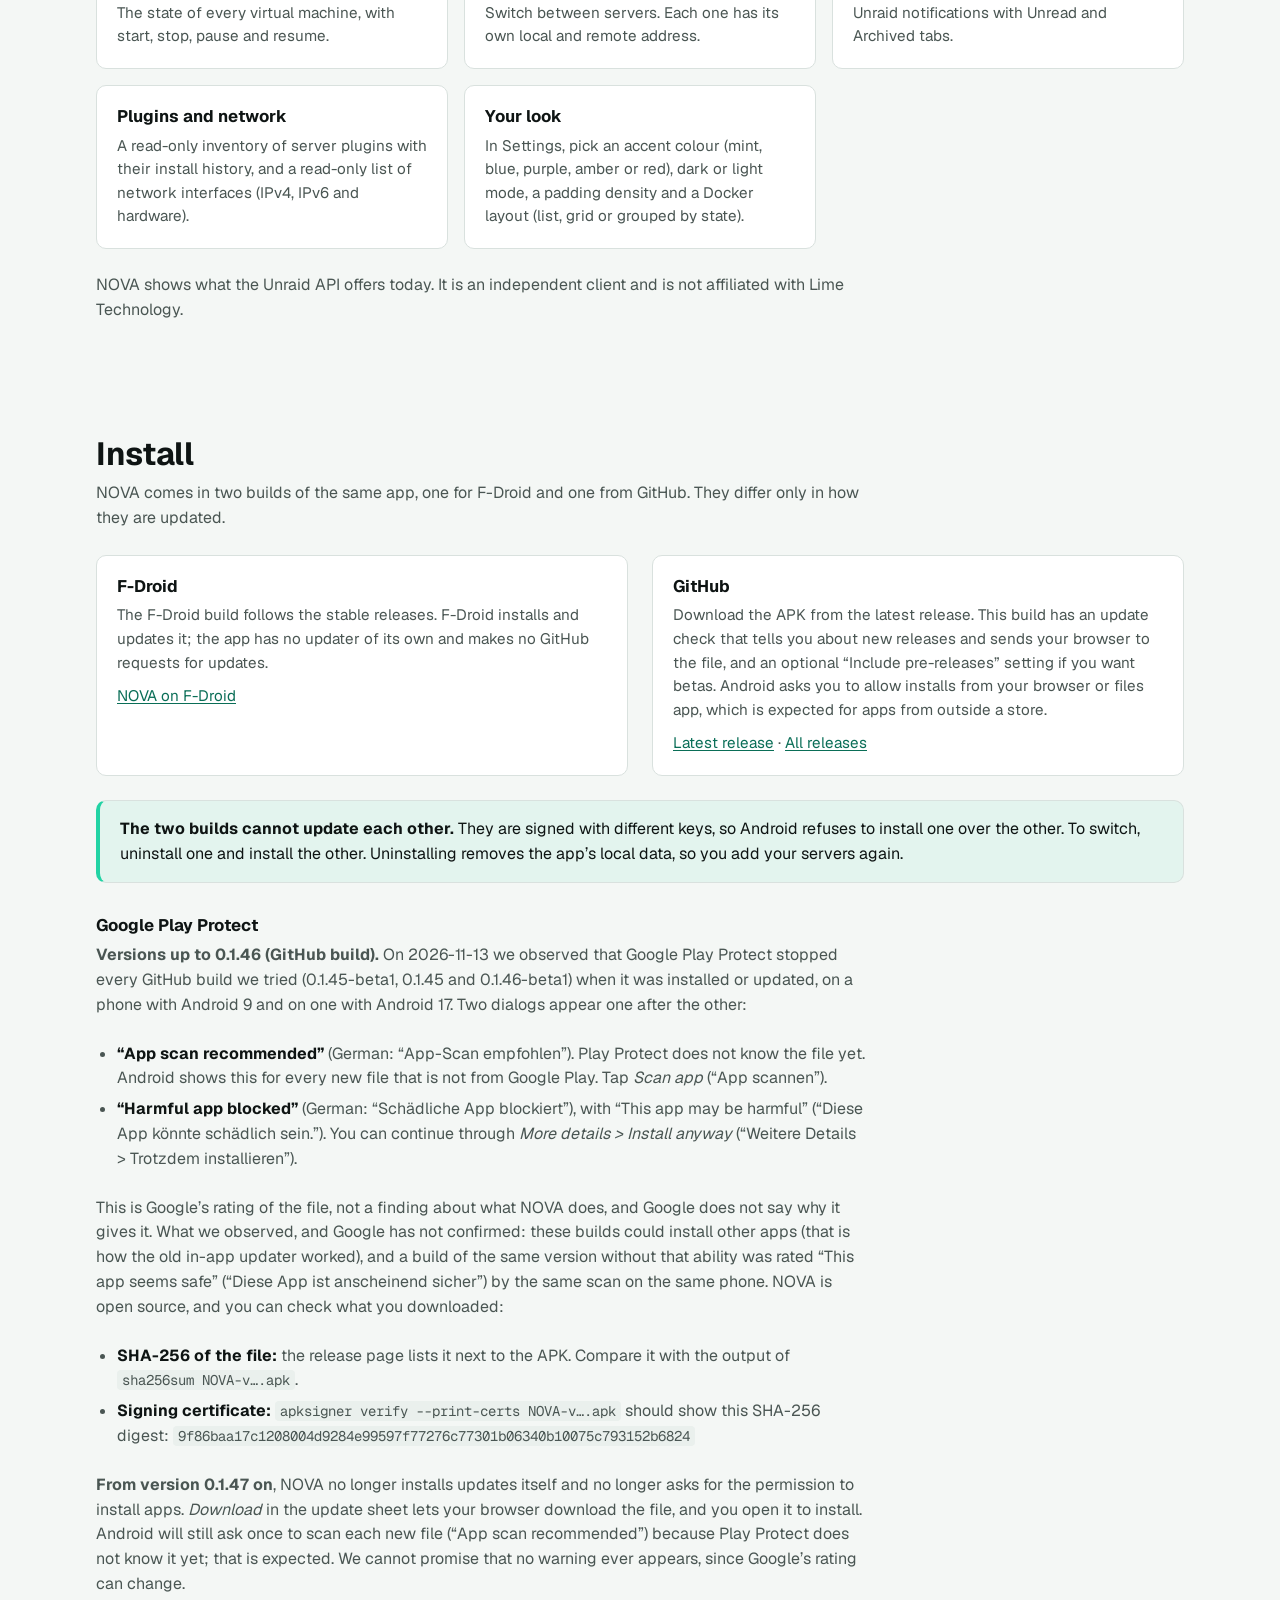
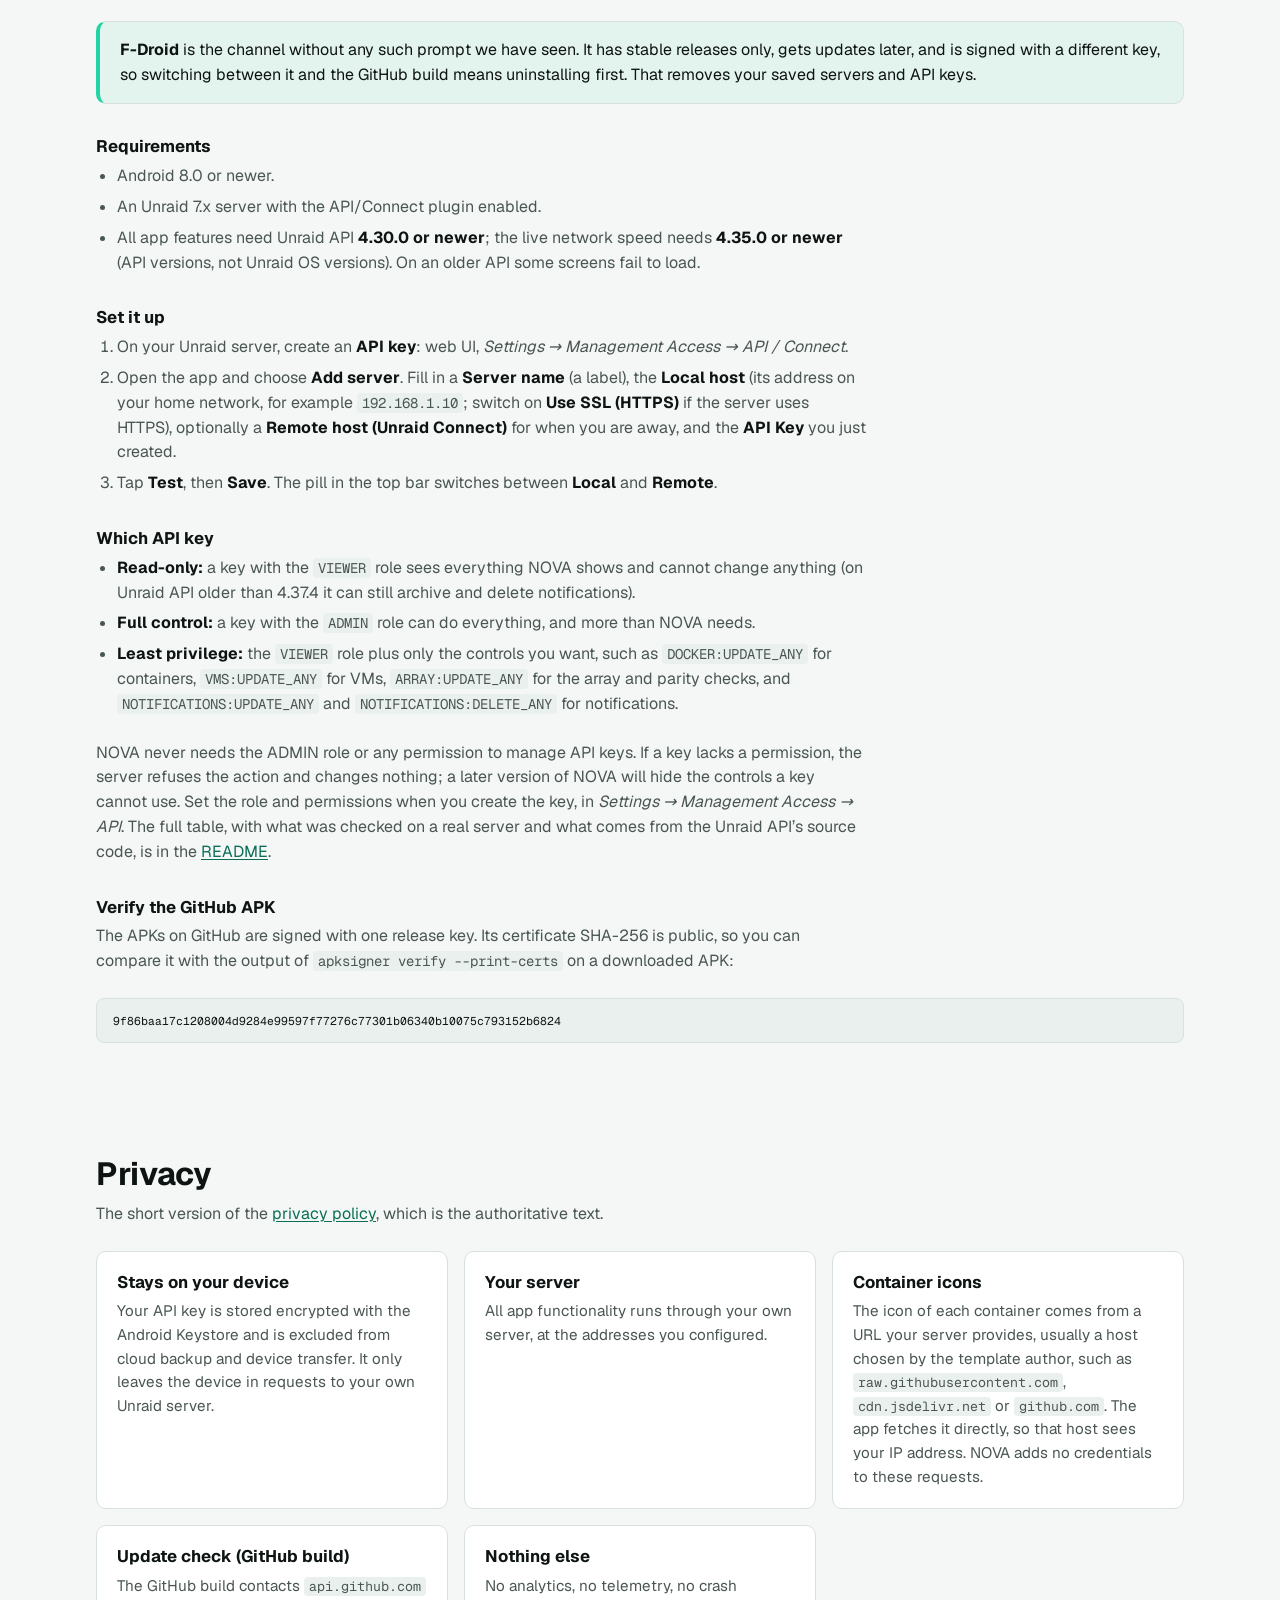
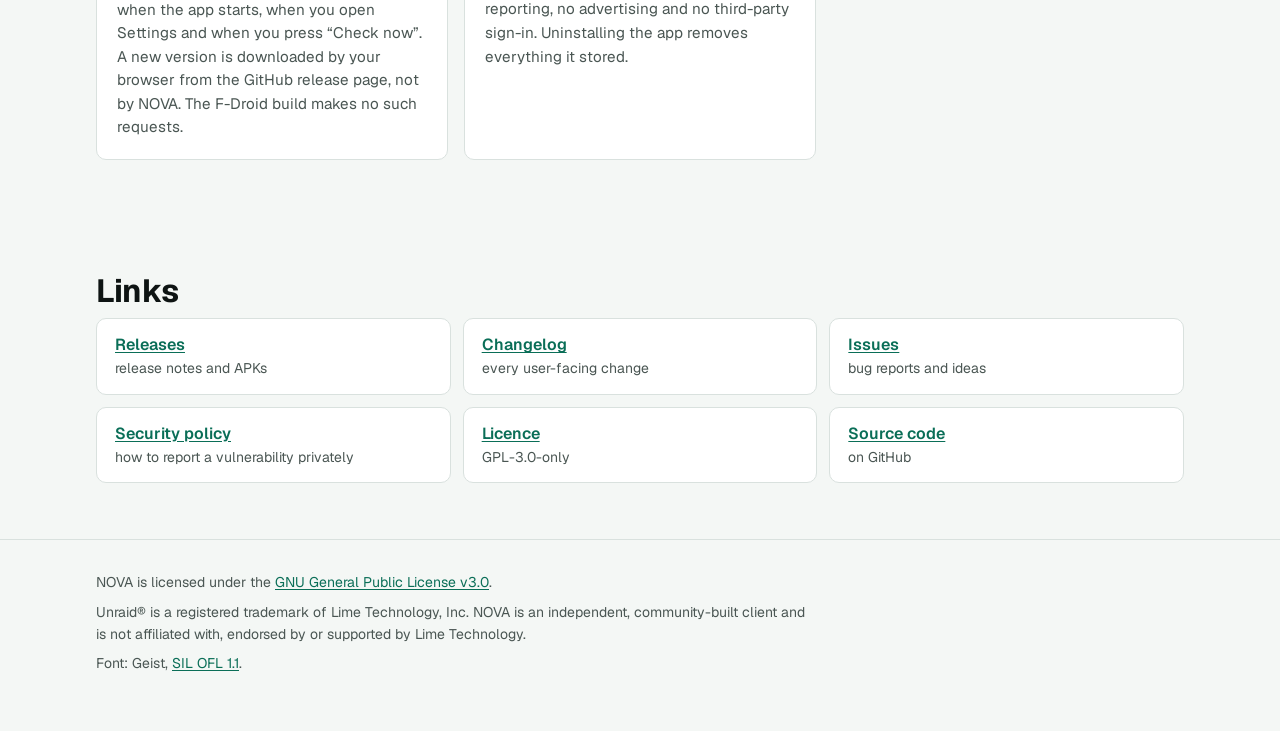
==== commit ad22dc4d: "address review findings Container restart is a stop followed by a start, so the footnote no longer p" ====
--- a/site/index.html
+++ b/site/index.html
@@ -89,7 +89,7 @@
                   src="assets/screenshots/1.png"
                   loading="lazy"
                   width="1078"
-                  height="1918"
+                  height="2399"
                   alt="The Overview tab: array capacity, CPU load, memory, network speed and temperature"
               /></a>
               <p>Overview</p>
@@ -100,7 +100,7 @@
                   src="assets/screenshots/2.png"
                   loading="lazy"
                   width="1078"
-                  height="1918"
+                  height="2399"
                   alt="The Array tab: array status with a stop button and a check parity button, then every disk with temperature and usage"
               /></a>
               <p>Array</p>
@@ -111,7 +111,7 @@
                   src="assets/screenshots/3.png"
                   loading="lazy"
                   width="1078"
-                  height="1918"
+                  height="2399"
                   alt="The Docker tab: a banner for containers with updates and a list of containers with status and CPU and memory use"
               /></a>
               <p>Docker</p>
@@ -122,7 +122,7 @@
                   src="assets/screenshots/4.png"
                   loading="lazy"
                   width="1078"
-                  height="1918"
+                  height="2399"
                   alt="The VMs tab: virtual machines with their state and a start, pause or resume button"
               /></a>
               <p>VMs</p>
@@ -133,7 +133,7 @@
                   src="assets/screenshots/5.png"
                   loading="lazy"
                   width="1078"
-                  height="1918"
+                  height="2399"
                   alt="Container details: update, restart, stop and open Web UI buttons, with tabs for info, logs, ports and volumes"
               /></a>
               <p>Container details</p>
@@ -144,7 +144,7 @@
                   src="assets/screenshots/6.png"
                   loading="lazy"
                   width="1078"
-                  height="1918"
+                  height="2399"
                   alt="The notifications sheet with Unread and Archived tabs and an Archive all button"
               /></a>
               <p>Notifications</p>
@@ -390,8 +390,8 @@
             <li>
               <strong>Least privilege:</strong> the <code>VIEWER</code> role
               plus only the controls you want, such as
-              <code>DOCKER:UPDATE_ANY</code> for containers (checked on a real
-              server), <code>VMS:UPDATE_ANY</code> for VMs,
+              <code>DOCKER:UPDATE_ANY</code> for containers,
+              <code>VMS:UPDATE_ANY</code> for VMs,
               <code>ARRAY:UPDATE_ANY</code> for the array and parity checks,
               and <code>NOTIFICATIONS:UPDATE_ANY</code> and
               <code>NOTIFICATIONS:DELETE_ANY</code> for notifications.
@@ -404,7 +404,7 @@
             a key cannot use. Set the role and permissions when you create the
             key, in <em>Settings &rarr; Management Access &rarr; API</em>. The
             full table, with what was checked on a real server and what comes
-            from the Unraid API&rsquo;s source code (not every row was tried live), is in the
+            from the Unraid API&rsquo;s source code, is in the
             <a href="https://github.com/hellwand/nova#api-key-permissions"
               >README</a
             >.
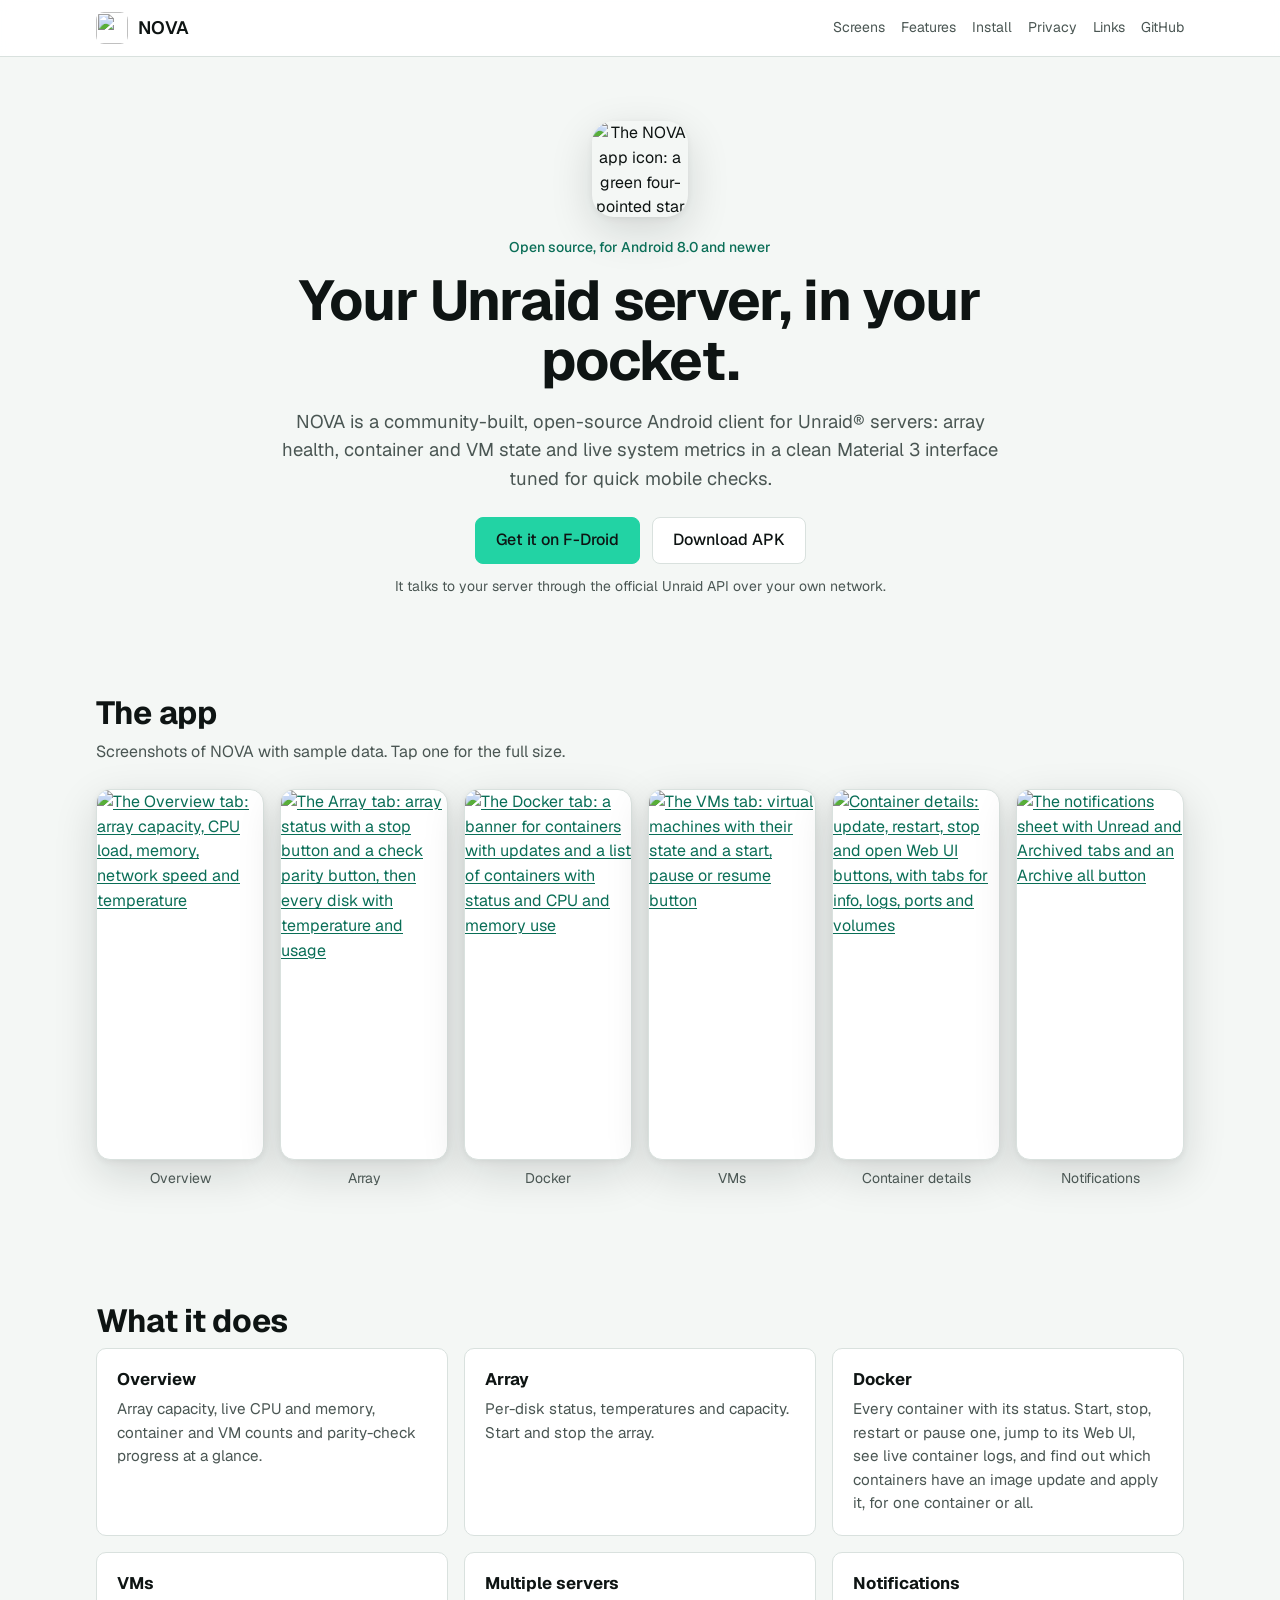
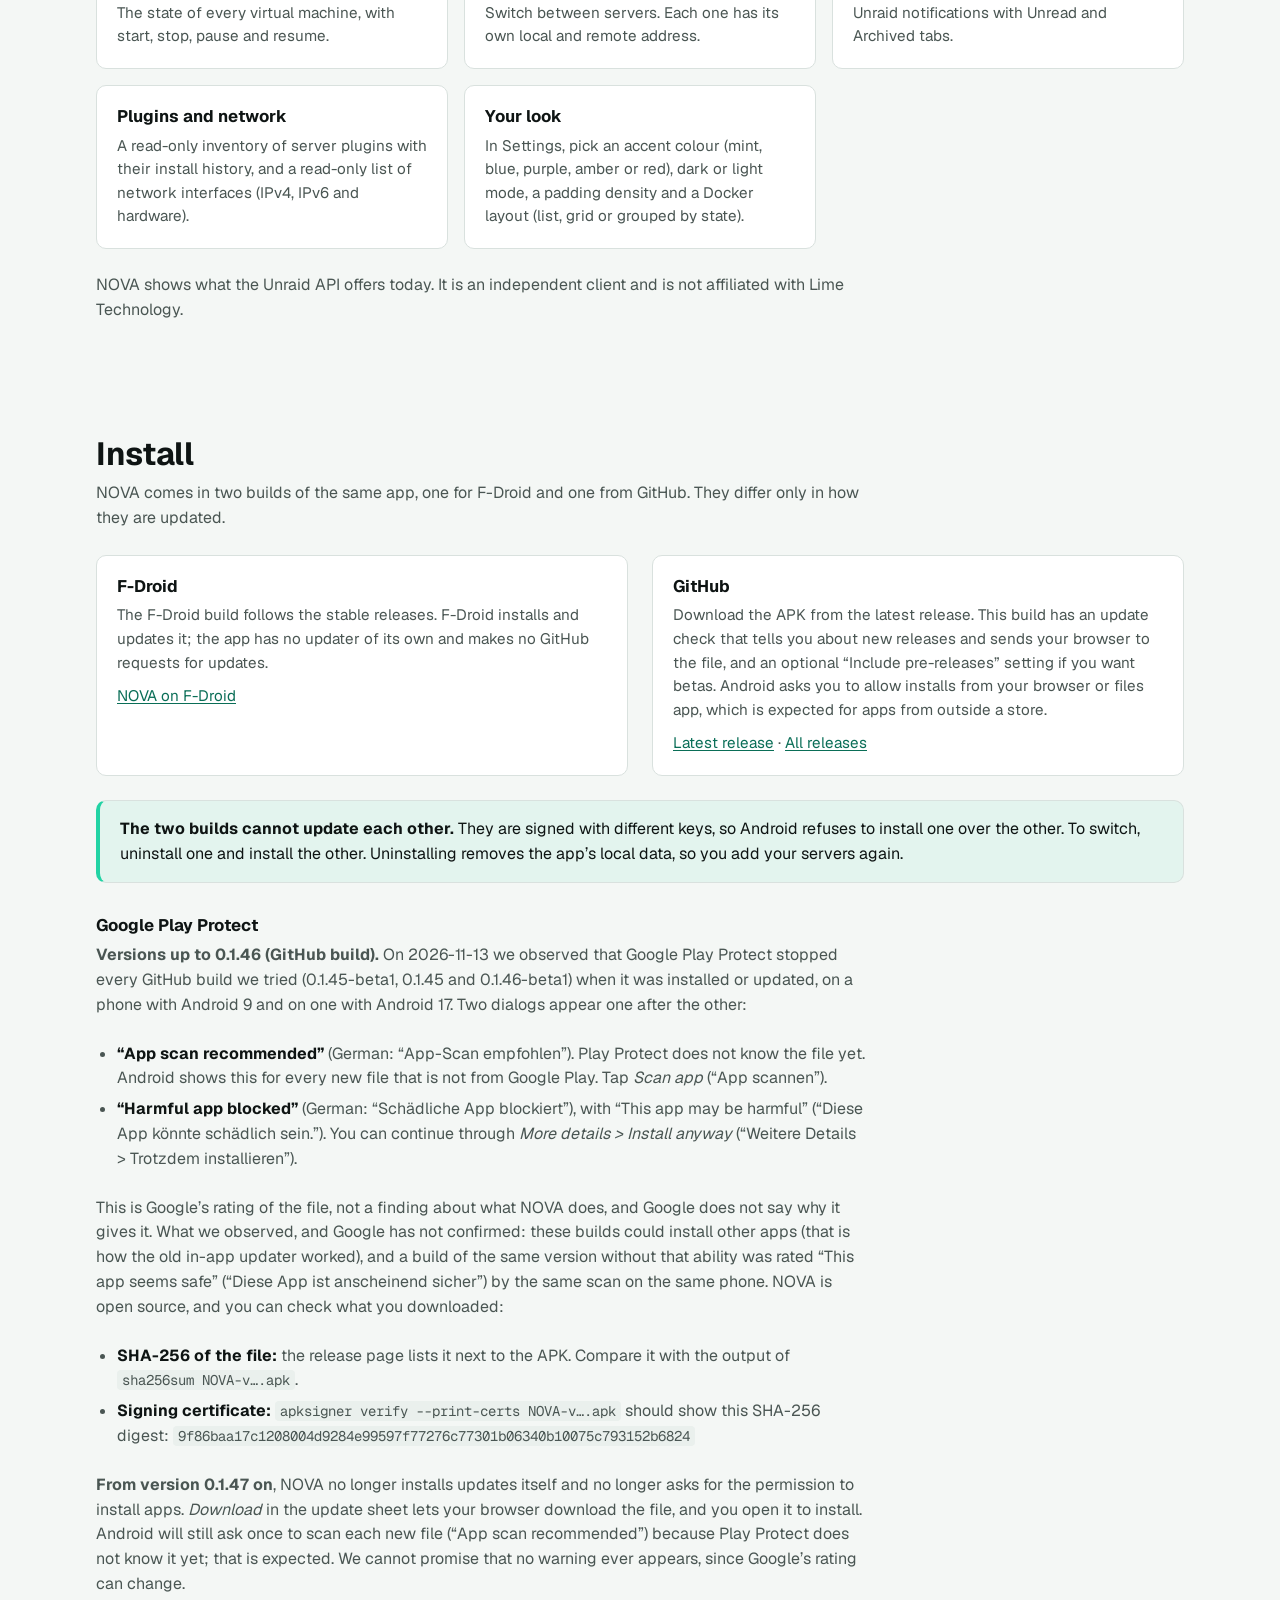
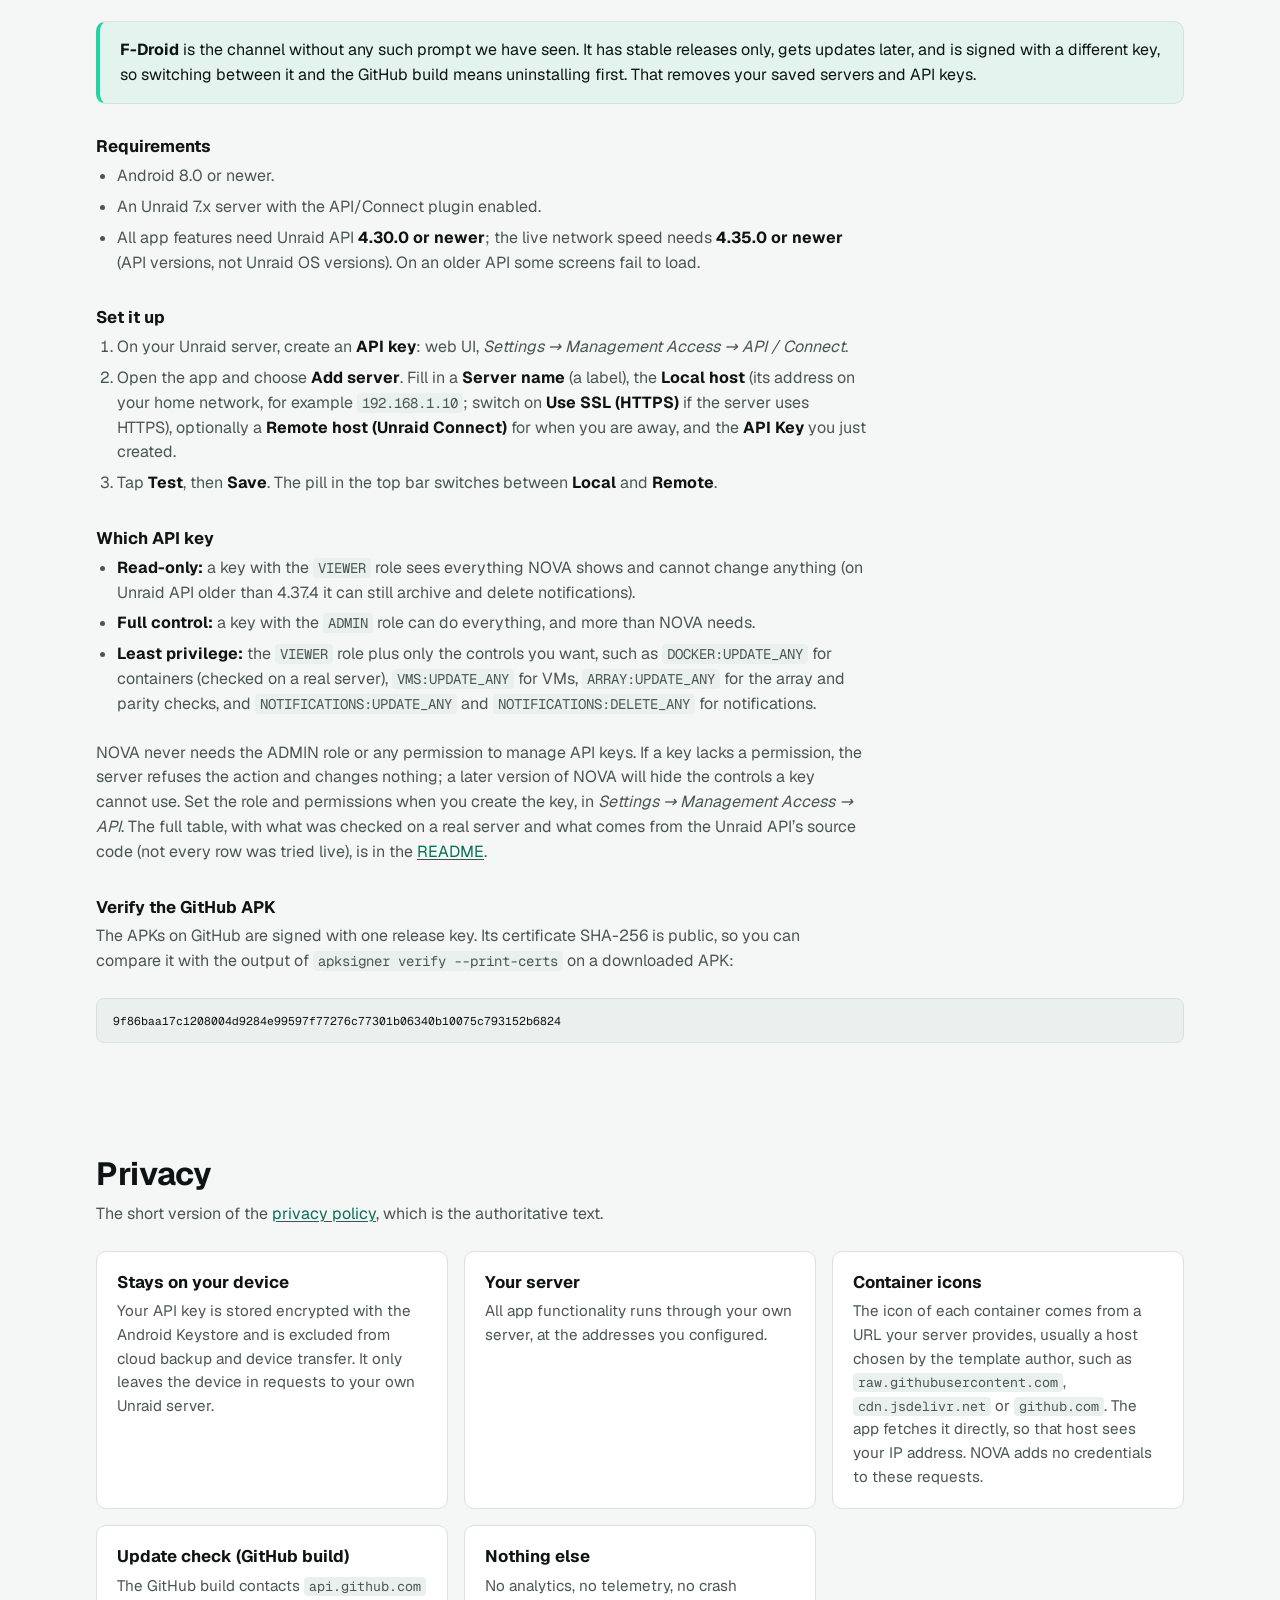
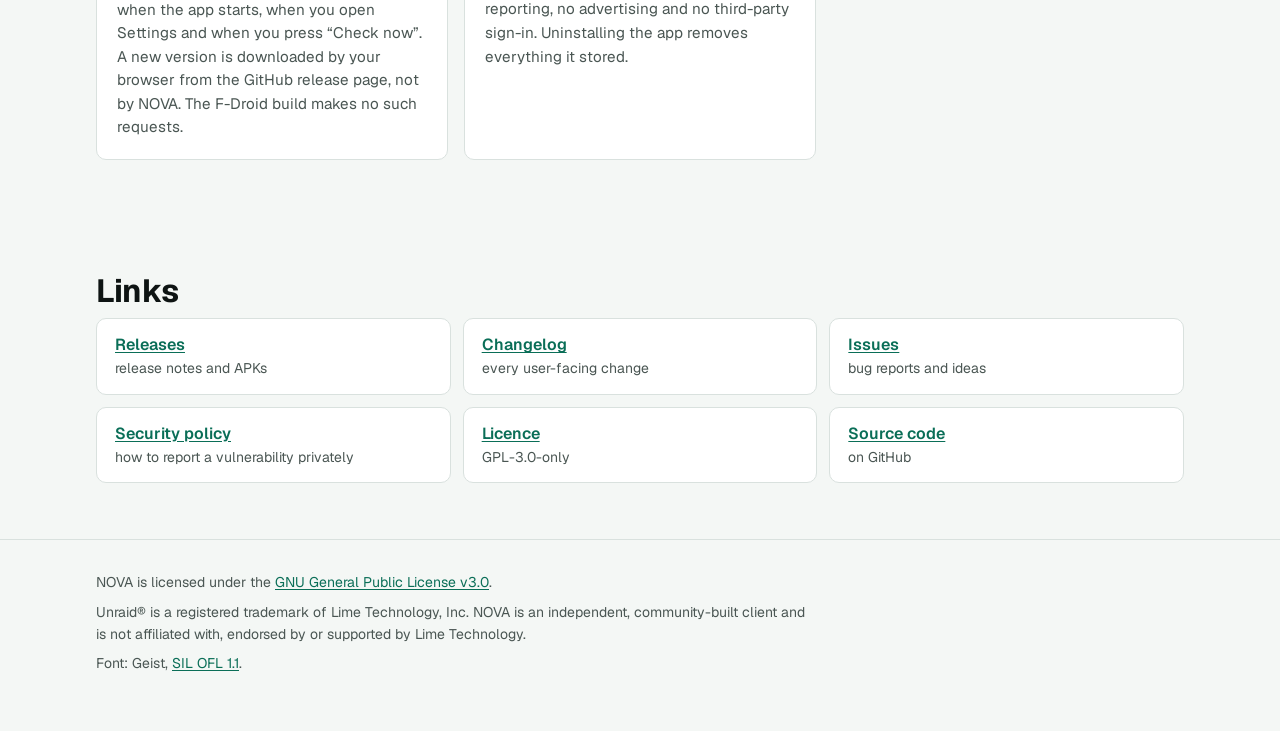
==== commit 3316ce8b: "docs: API key permissions, results of the live check A temporary key (VIEWER plus DOCKER:UPDATE_ANY)" ====
--- a/site/index.html
+++ b/site/index.html
@@ -390,8 +390,8 @@
             <li>
               <strong>Least privilege:</strong> the <code>VIEWER</code> role
               plus only the controls you want, such as
-              <code>DOCKER:UPDATE_ANY</code> for containers,
-              <code>VMS:UPDATE_ANY</code> for VMs,
+              <code>DOCKER:UPDATE_ANY</code> for containers (checked on a real
+              server), <code>VMS:UPDATE_ANY</code> for VMs,
               <code>ARRAY:UPDATE_ANY</code> for the array and parity checks,
               and <code>NOTIFICATIONS:UPDATE_ANY</code> and
               <code>NOTIFICATIONS:DELETE_ANY</code> for notifications.
@@ -404,7 +404,7 @@
             a key cannot use. Set the role and permissions when you create the
             key, in <em>Settings &rarr; Management Access &rarr; API</em>. The
             full table, with what was checked on a real server and what comes
-            from the Unraid API&rsquo;s source code, is in the
+            from the Unraid API&rsquo;s source code (not every row was tried live), is in the
             <a href="https://github.com/hellwand/nova#api-key-permissions"
               >README</a
             >.
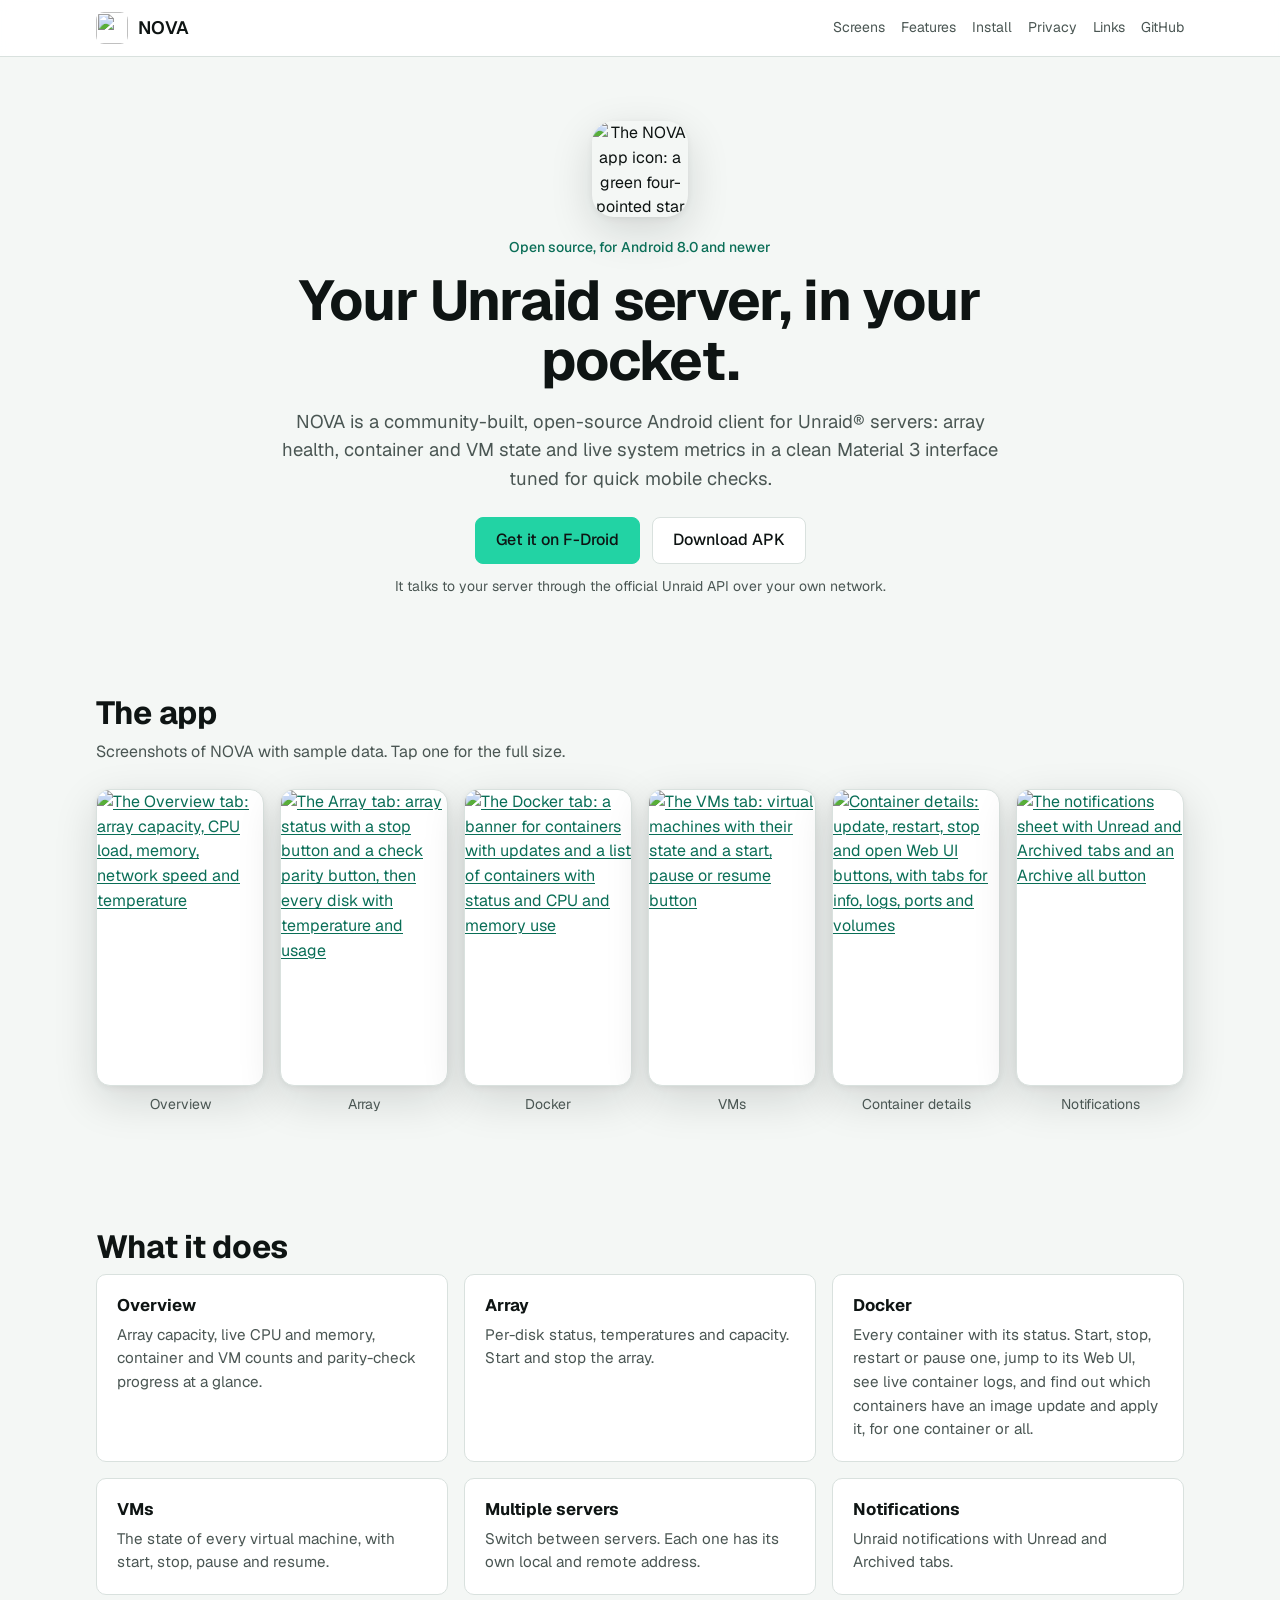
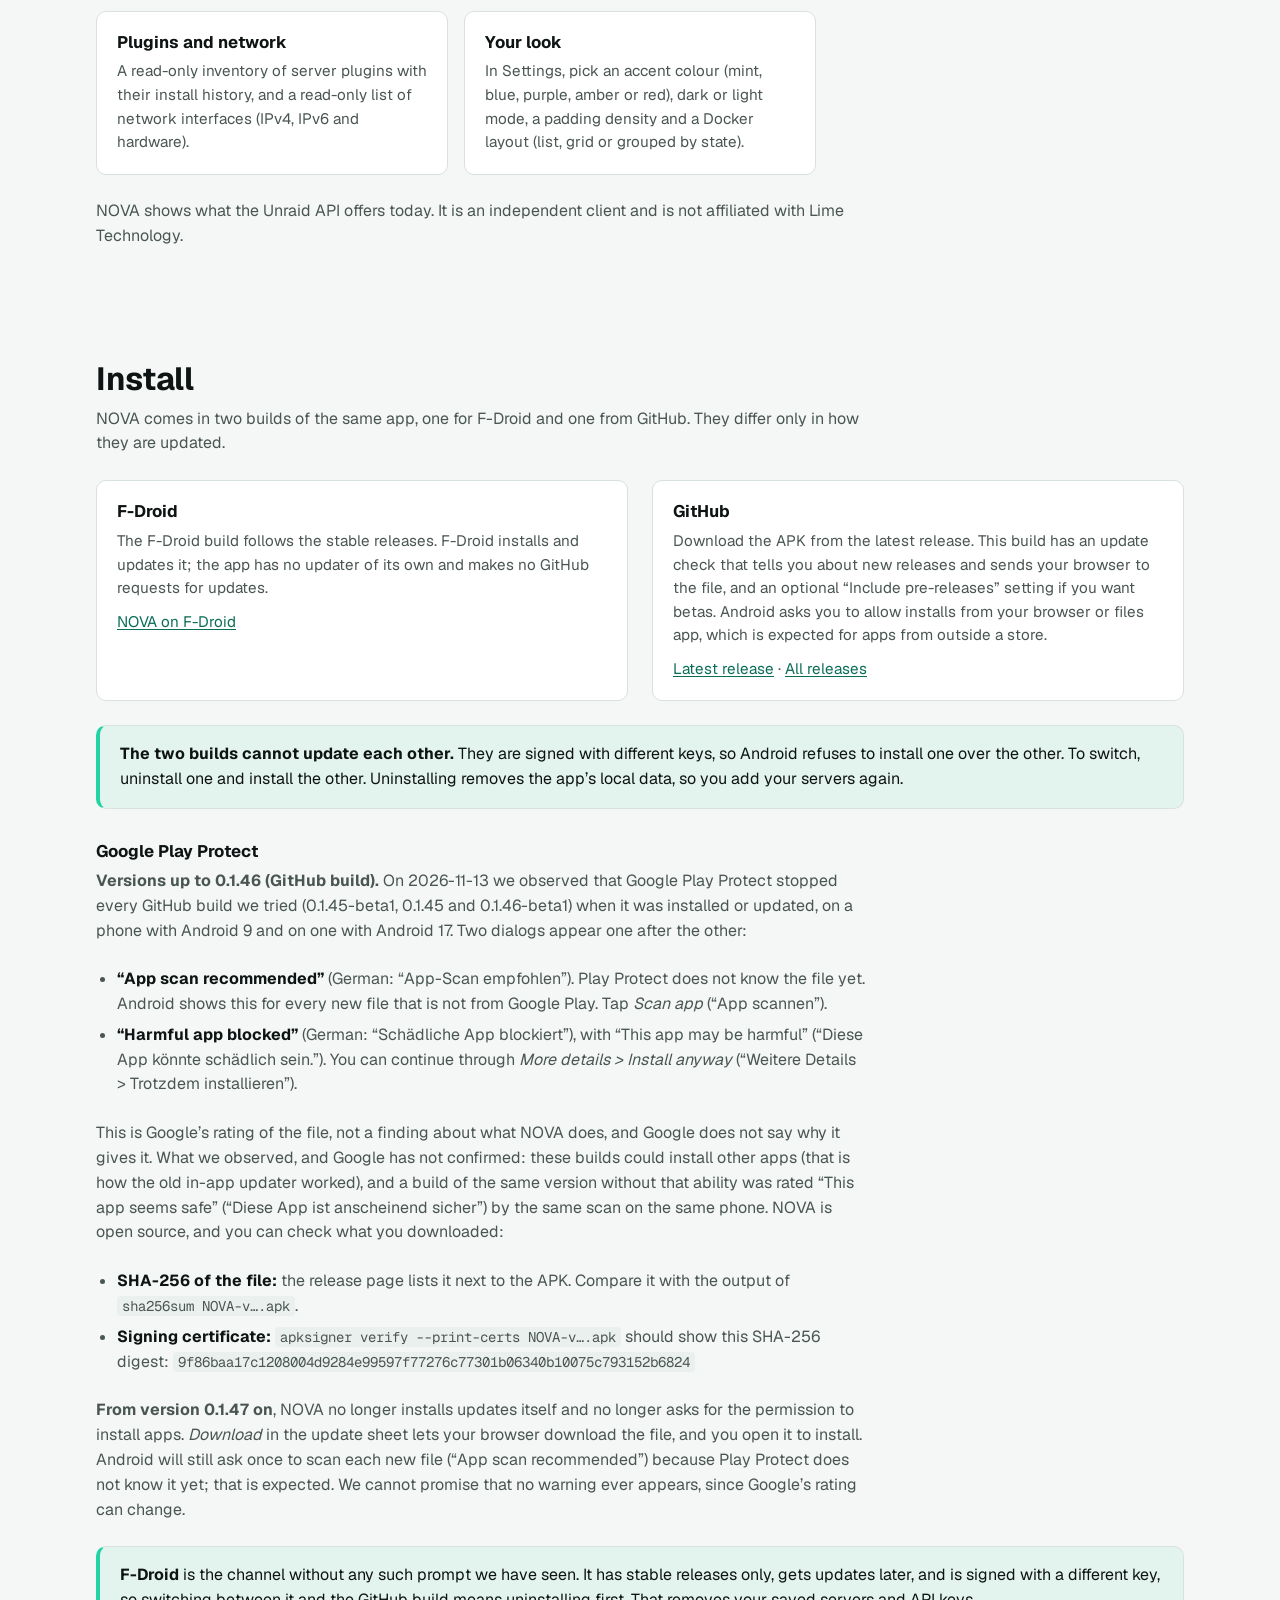
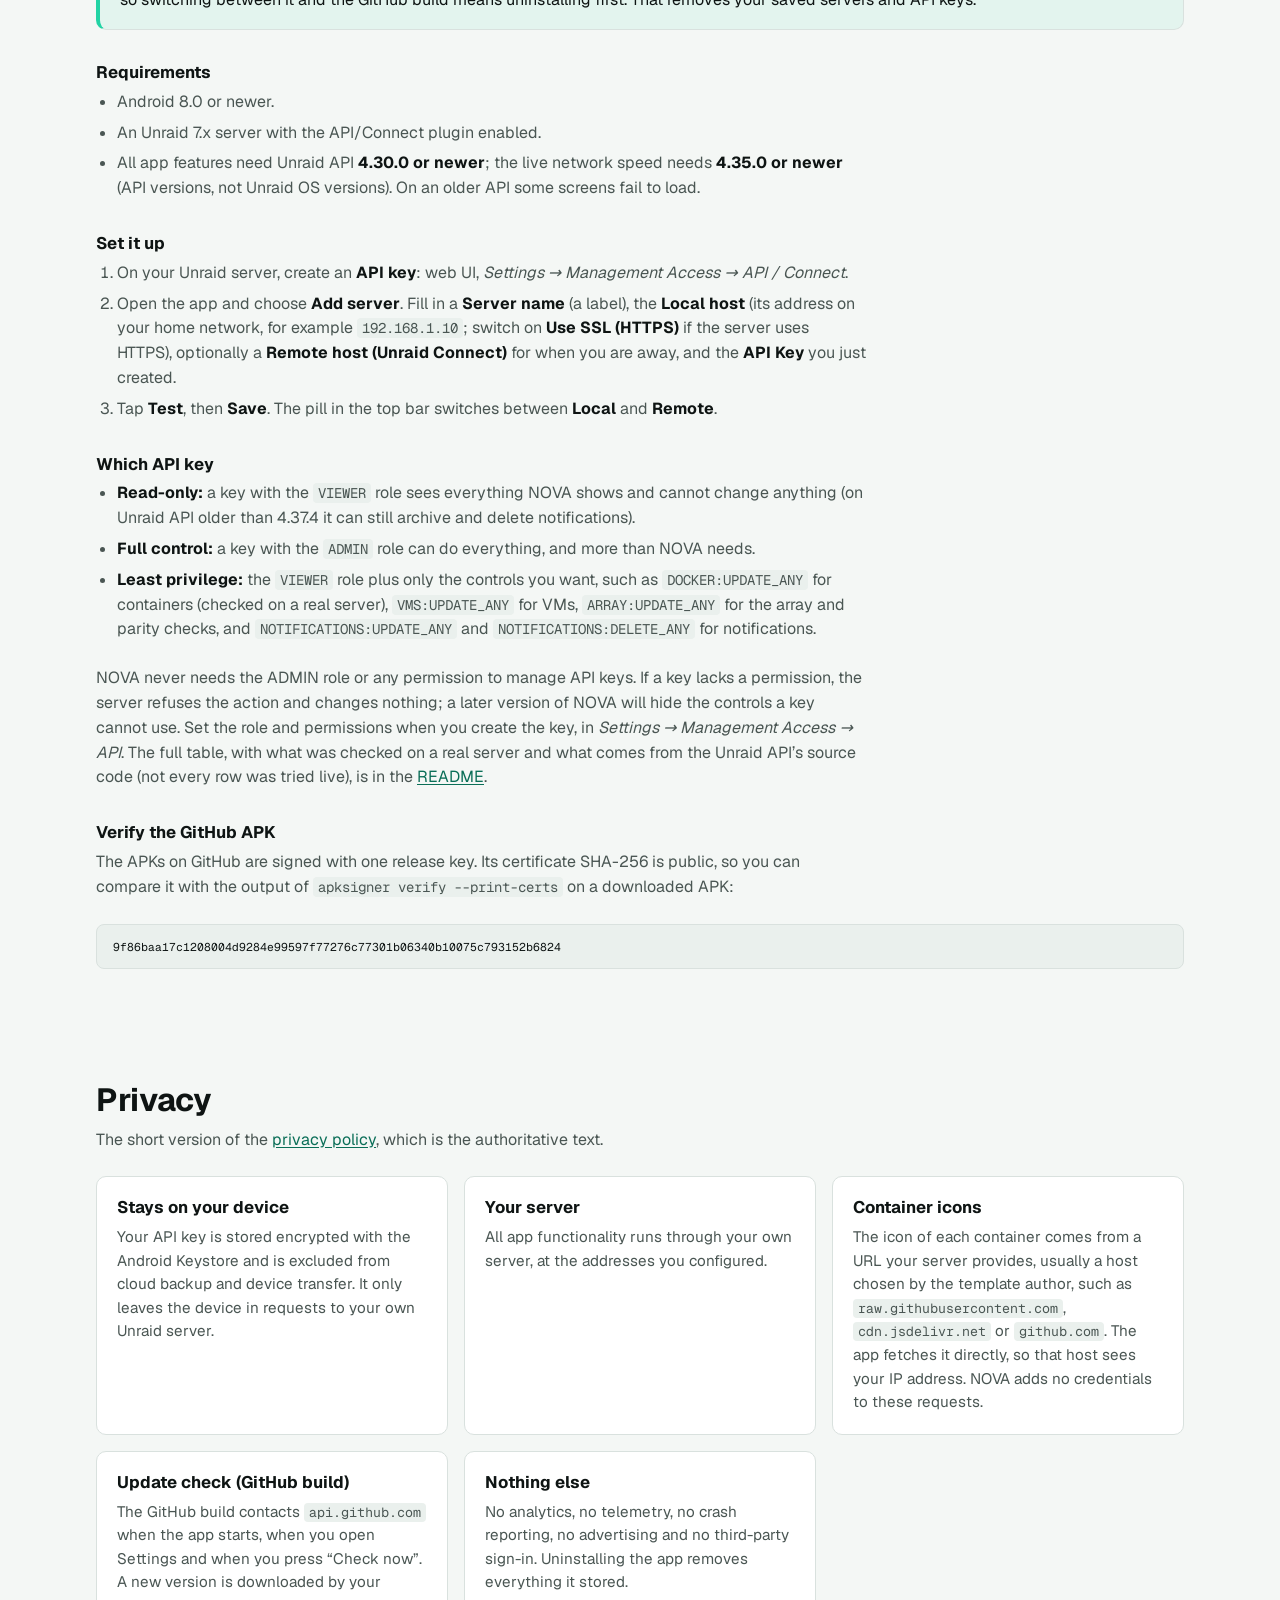
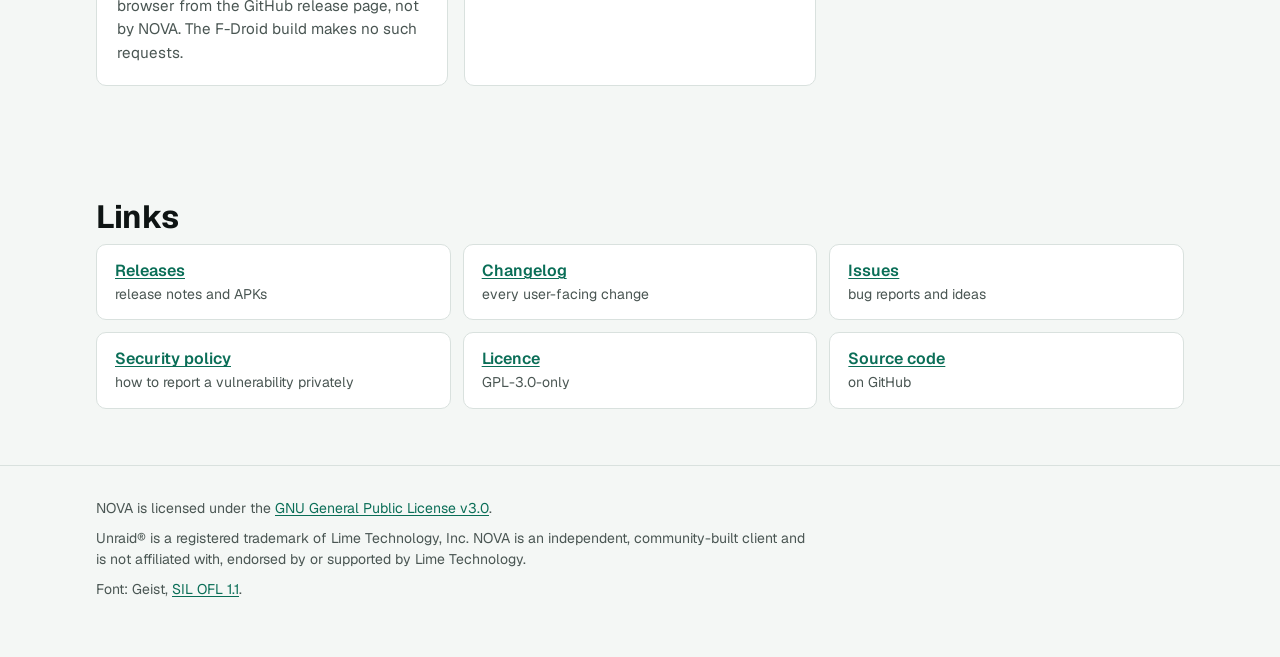
==== commit 79856bdd: "address review findings Render the store screenshots at 1080x1920 (432x768 dp at 400 dpi), the size " ====
--- a/site/index.html
+++ b/site/index.html
@@ -88,8 +88,8 @@
                 ><img
                   src="assets/screenshots/1.png"
                   loading="lazy"
-                  width="1078"
-                  height="2399"
+                  width="1080"
+                  height="1920"
                   alt="The Overview tab: array capacity, CPU load, memory, network speed and temperature"
               /></a>
               <p>Overview</p>
@@ -99,8 +99,8 @@
                 ><img
                   src="assets/screenshots/2.png"
                   loading="lazy"
-                  width="1078"
-                  height="2399"
+                  width="1080"
+                  height="1920"
                   alt="The Array tab: array status with a stop button and a check parity button, then every disk with temperature and usage"
               /></a>
               <p>Array</p>
@@ -110,8 +110,8 @@
                 ><img
                   src="assets/screenshots/3.png"
                   loading="lazy"
-                  width="1078"
-                  height="2399"
+                  width="1080"
+                  height="1920"
                   alt="The Docker tab: a banner for containers with updates and a list of containers with status and CPU and memory use"
               /></a>
               <p>Docker</p>
@@ -121,8 +121,8 @@
                 ><img
                   src="assets/screenshots/4.png"
                   loading="lazy"
-                  width="1078"
-                  height="2399"
+                  width="1080"
+                  height="1920"
                   alt="The VMs tab: virtual machines with their state and a start, pause or resume button"
               /></a>
               <p>VMs</p>
@@ -132,8 +132,8 @@
                 ><img
                   src="assets/screenshots/5.png"
                   loading="lazy"
-                  width="1078"
-                  height="2399"
+                  width="1080"
+                  height="1920"
                   alt="Container details: update, restart, stop and open Web UI buttons, with tabs for info, logs, ports and volumes"
               /></a>
               <p>Container details</p>
@@ -143,8 +143,8 @@
                 ><img
                   src="assets/screenshots/6.png"
                   loading="lazy"
-                  width="1078"
-                  height="2399"
+                  width="1080"
+                  height="1920"
                   alt="The notifications sheet with Unread and Archived tabs and an Archive all button"
               /></a>
               <p>Notifications</p>
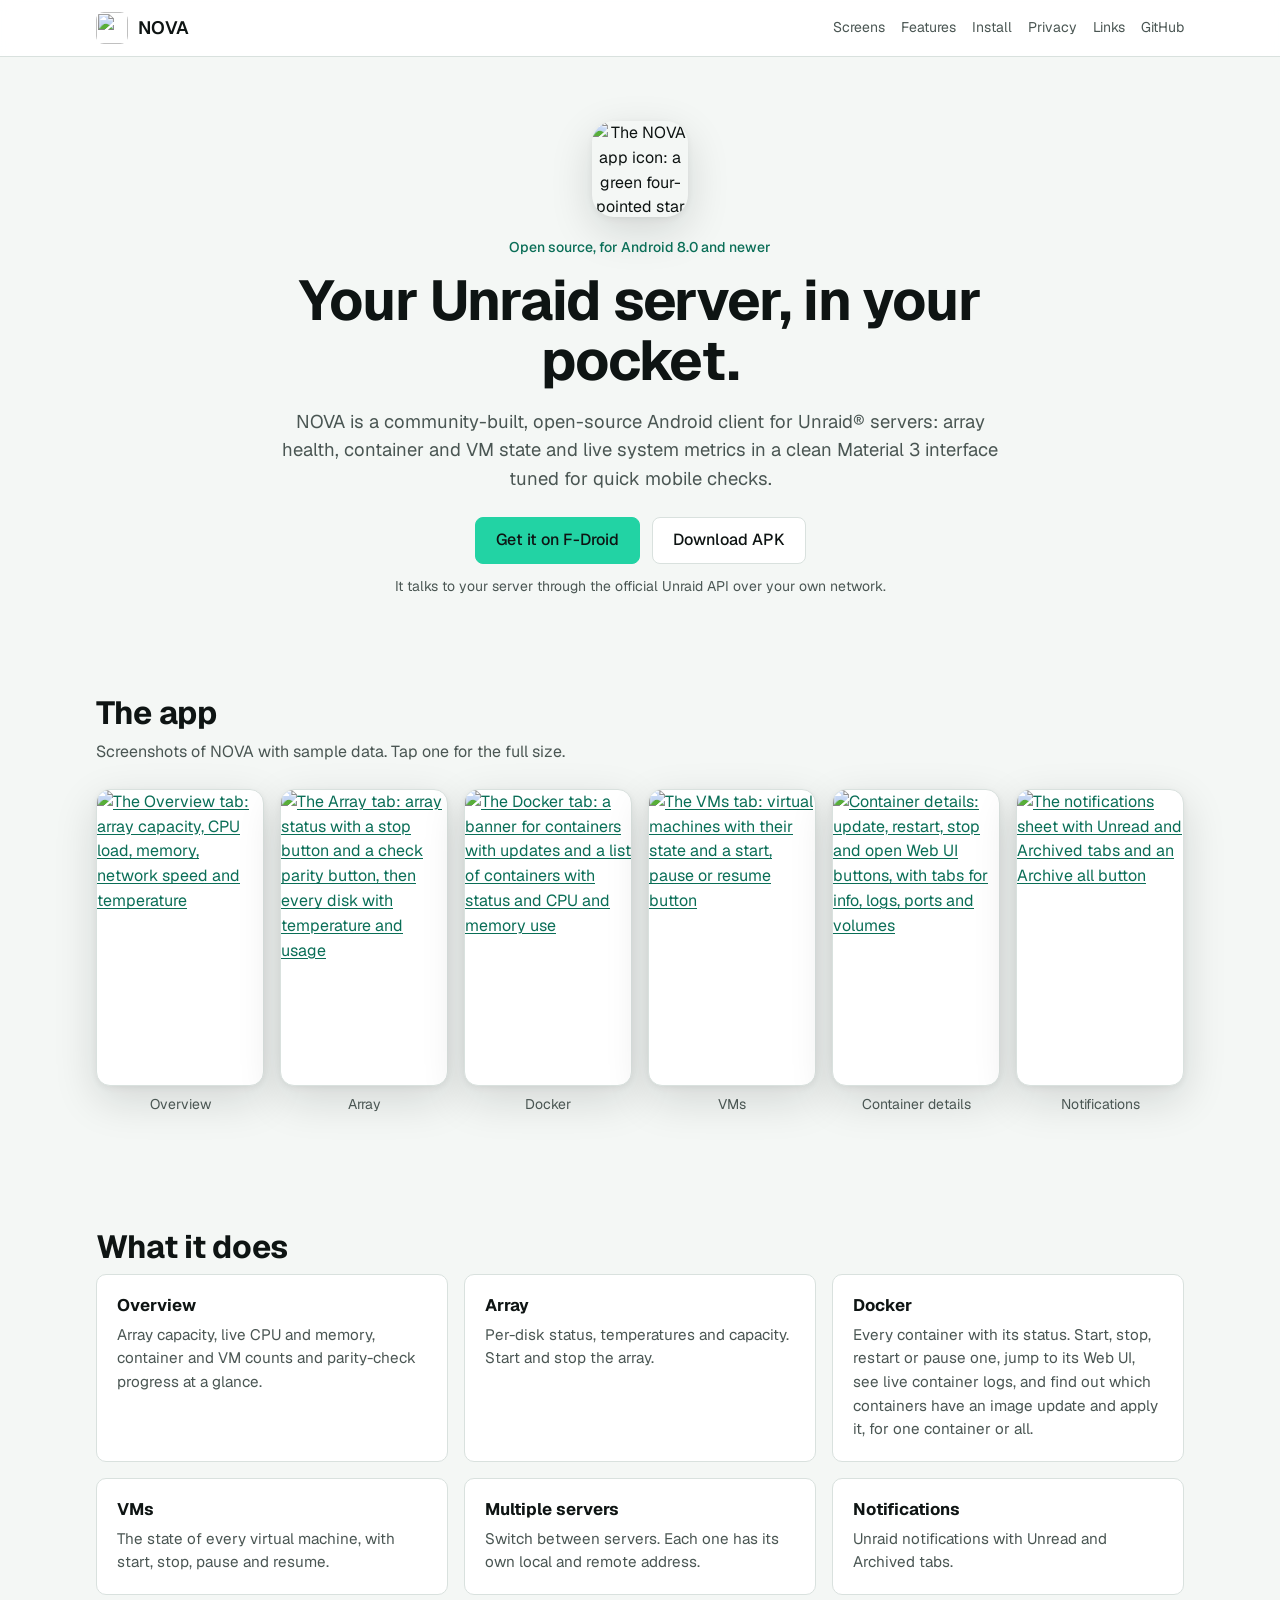
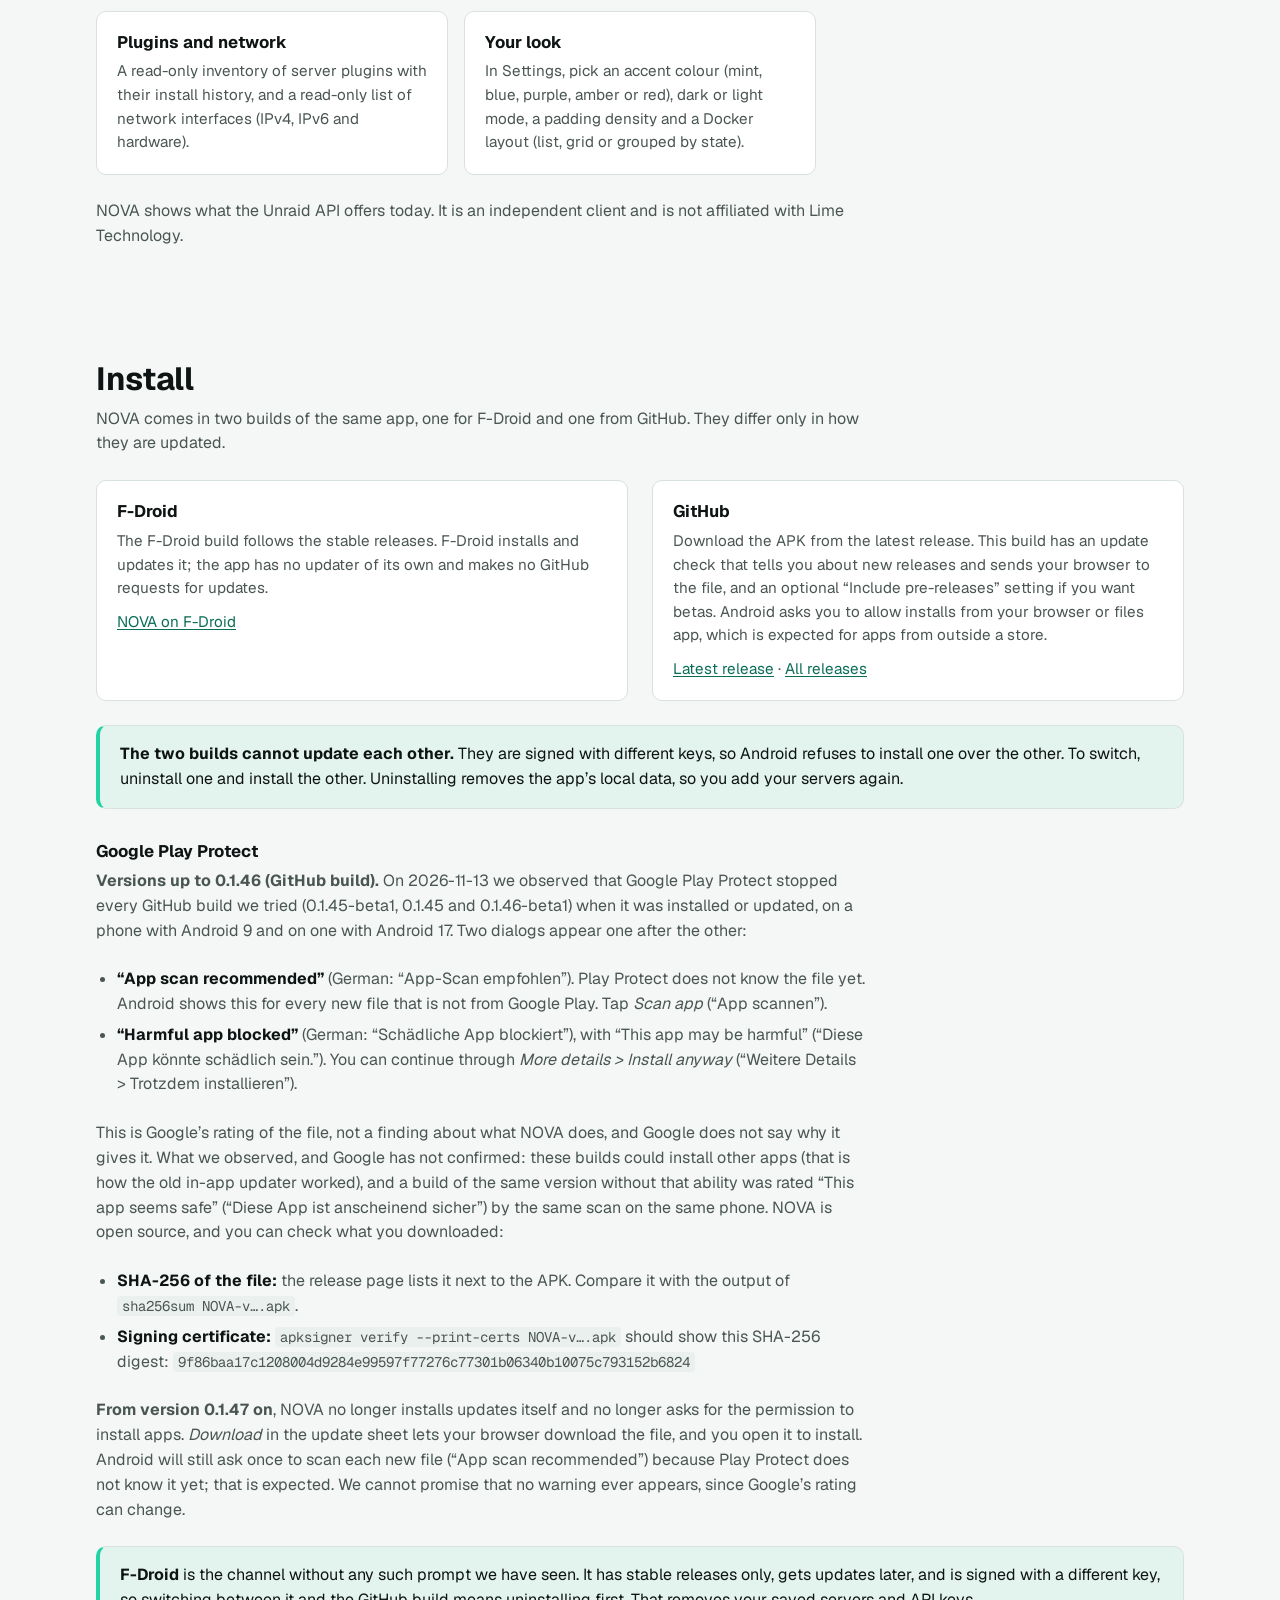
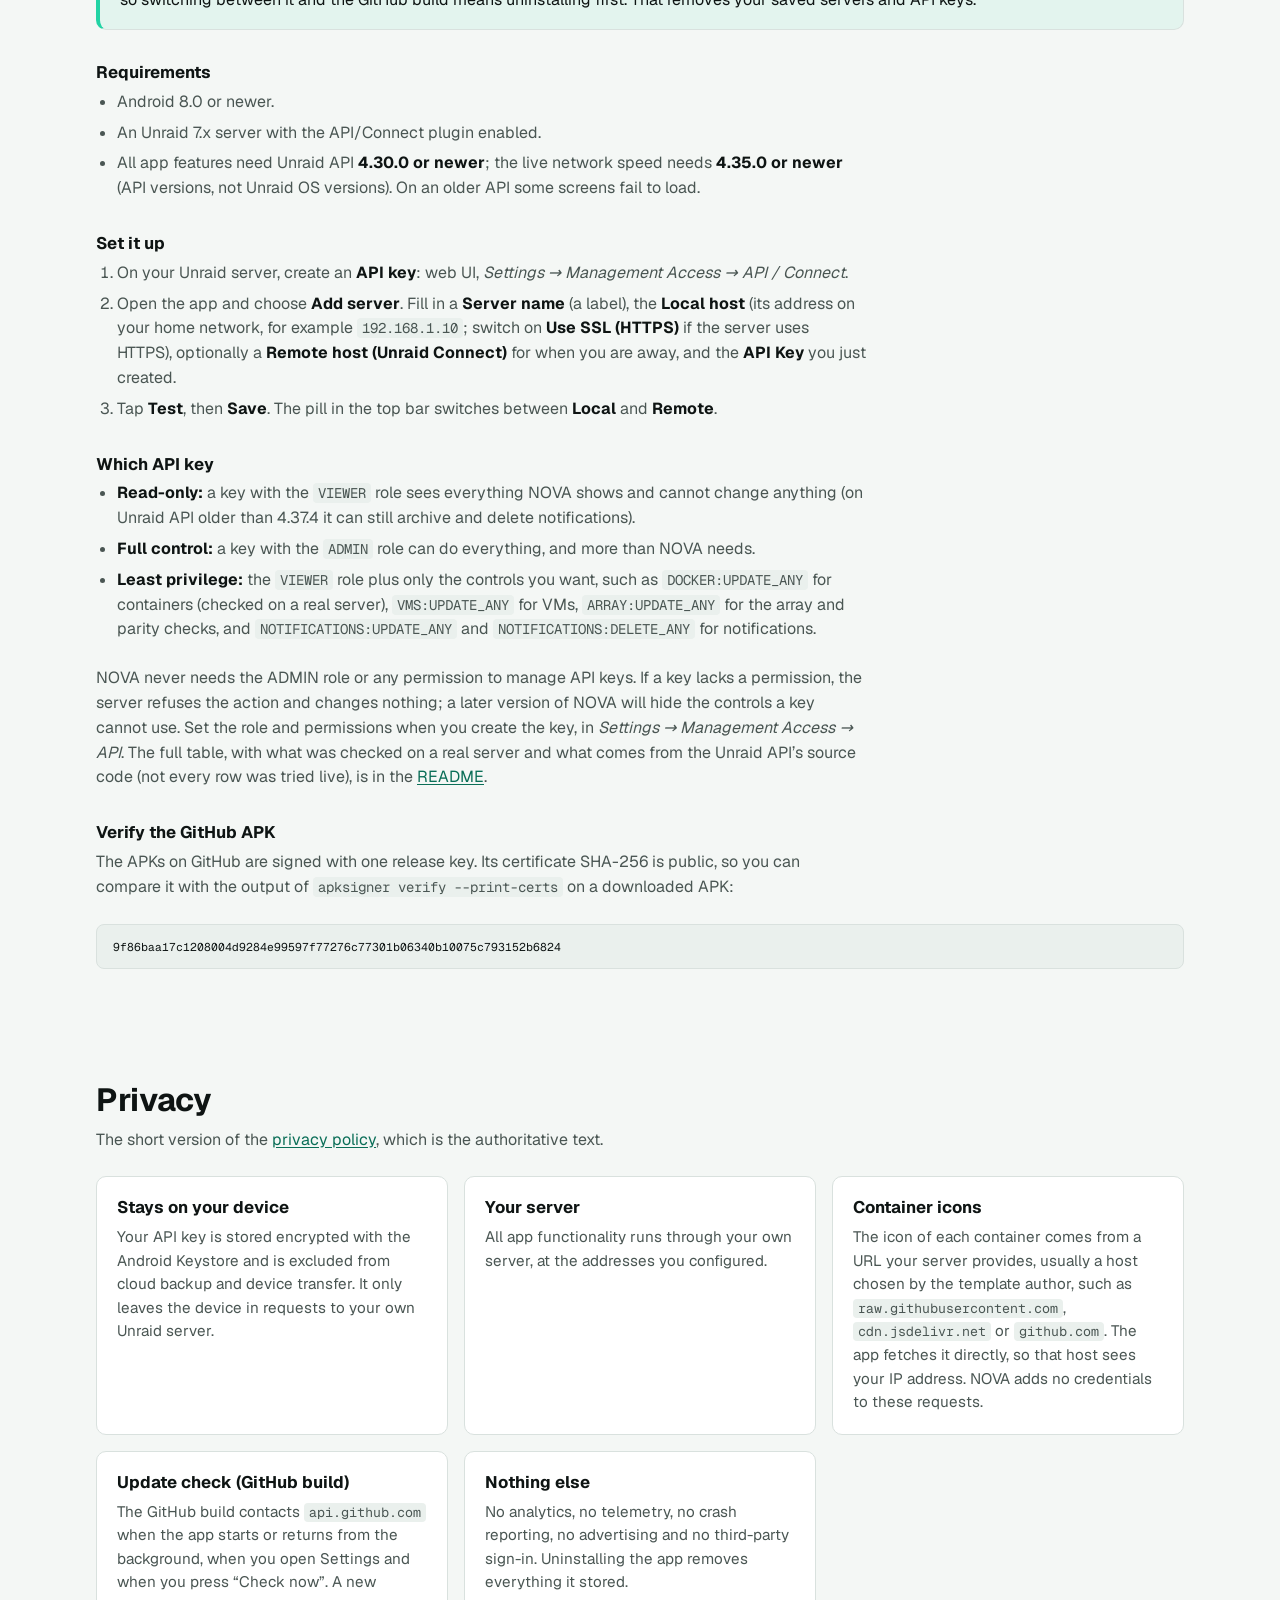
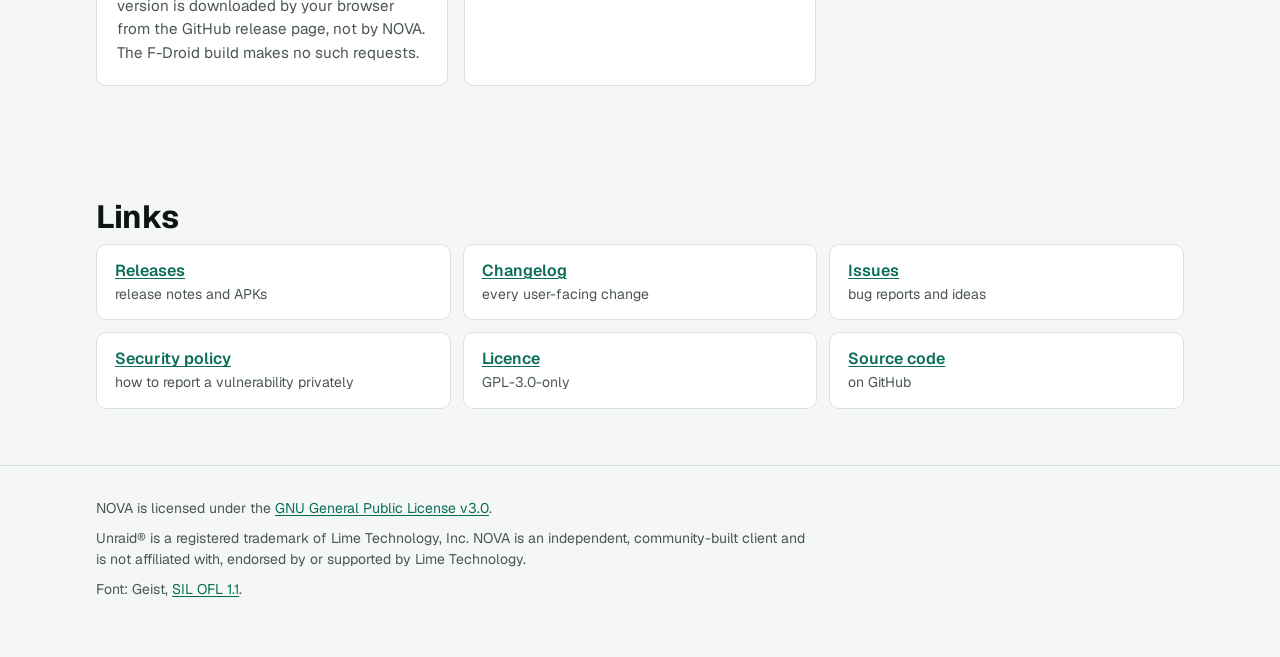
==== commit d0560941: "fix: show the update notice on the Overview as soon as a check finds a release The update check ran " ====
--- a/site/index.html
+++ b/site/index.html
@@ -463,7 +463,8 @@
               <h3>Update check (GitHub build)</h3>
               <p>
                 The GitHub build contacts <code>api.github.com</code> when the
-                app starts, when you open Settings and when you press
+                app starts or returns from the background, when you open
+                Settings and when you press
                 &ldquo;Check now&rdquo;. A new version is downloaded by your
                 browser from the GitHub release page, not by NOVA. The F-Droid
                 build makes no such requests.
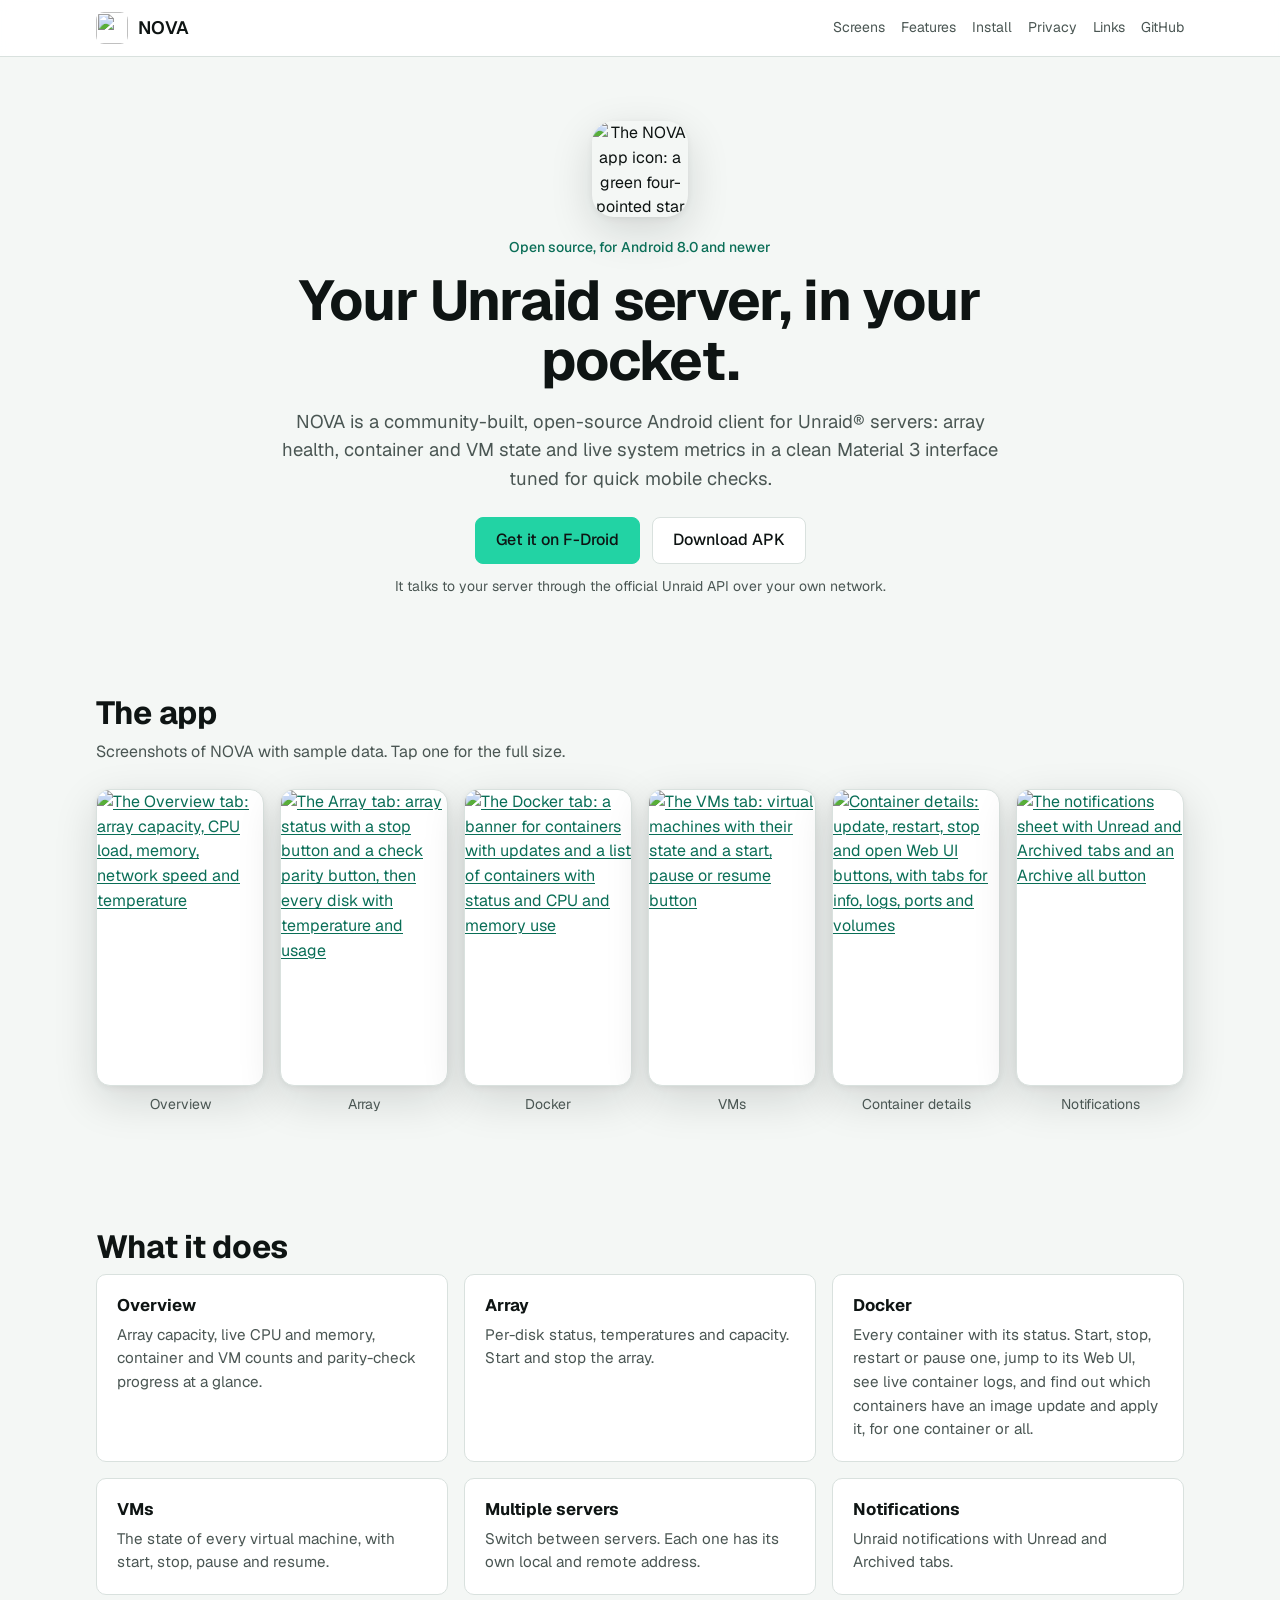
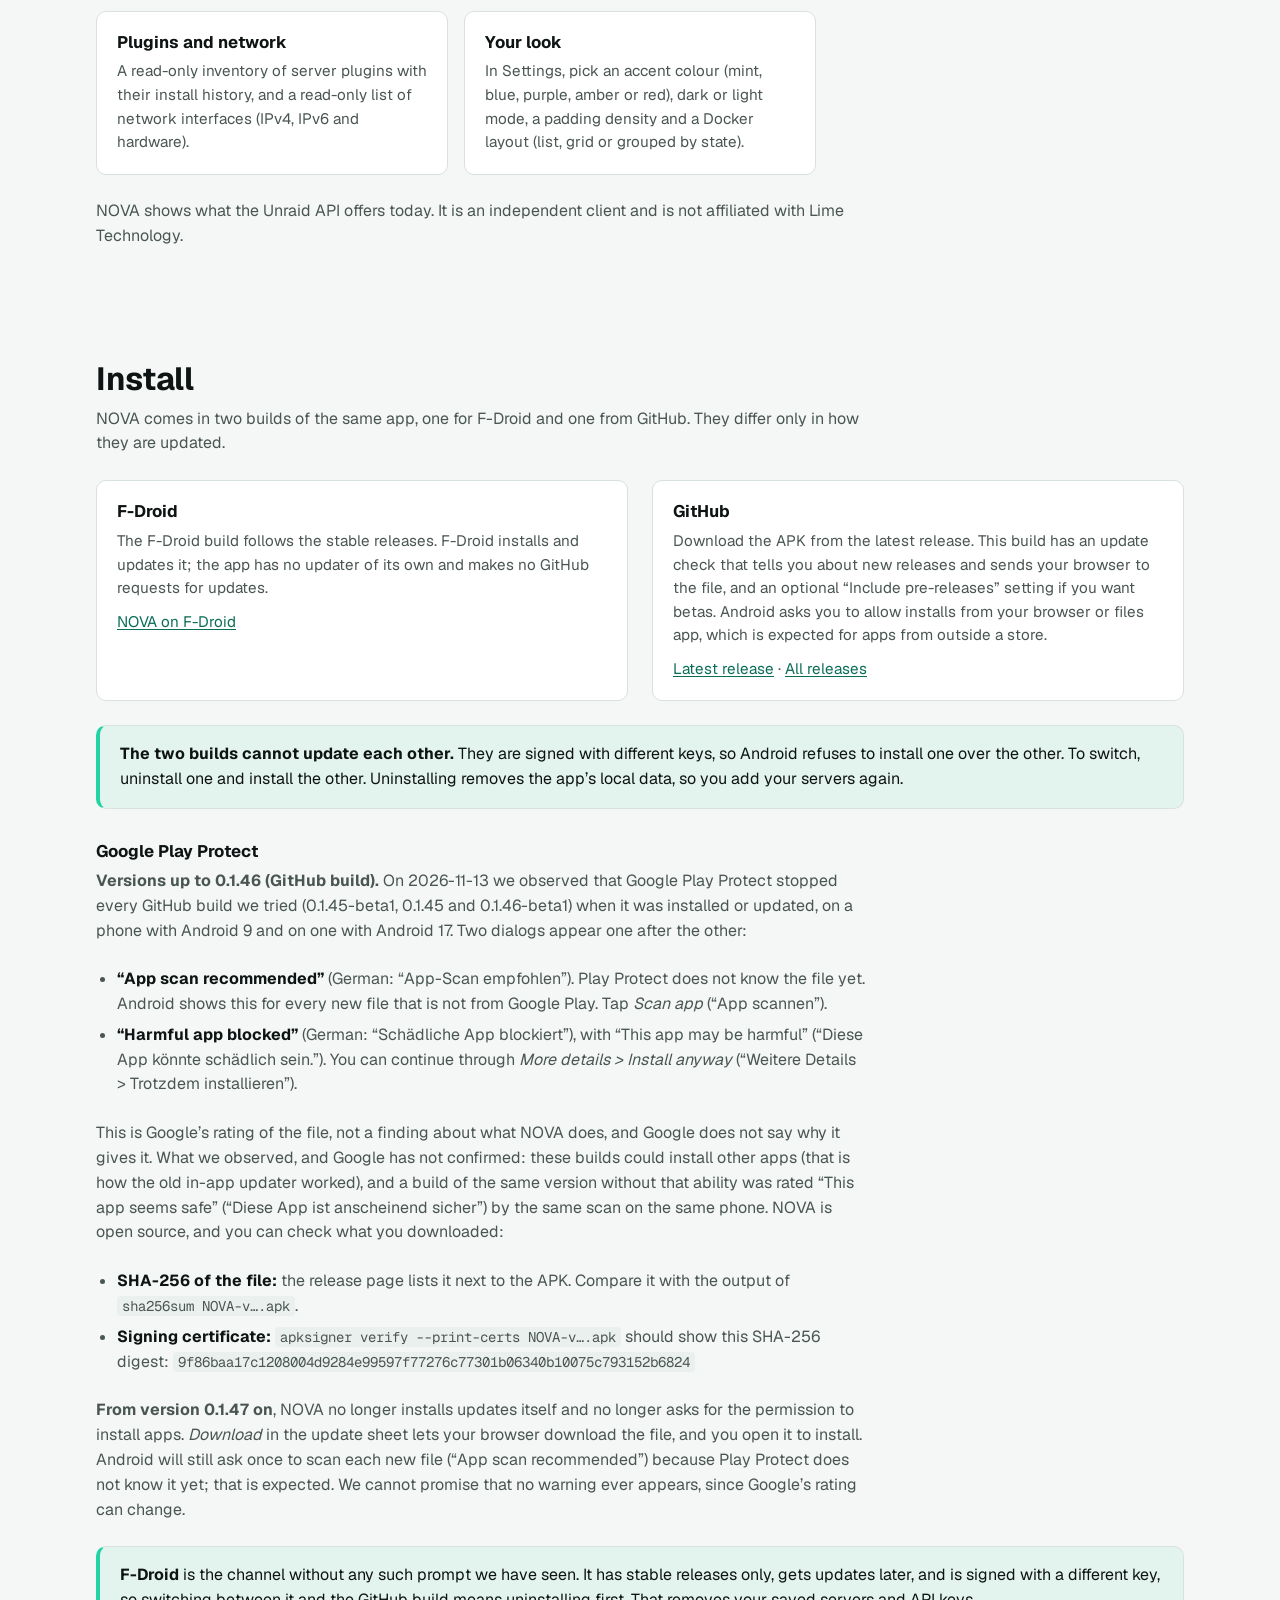
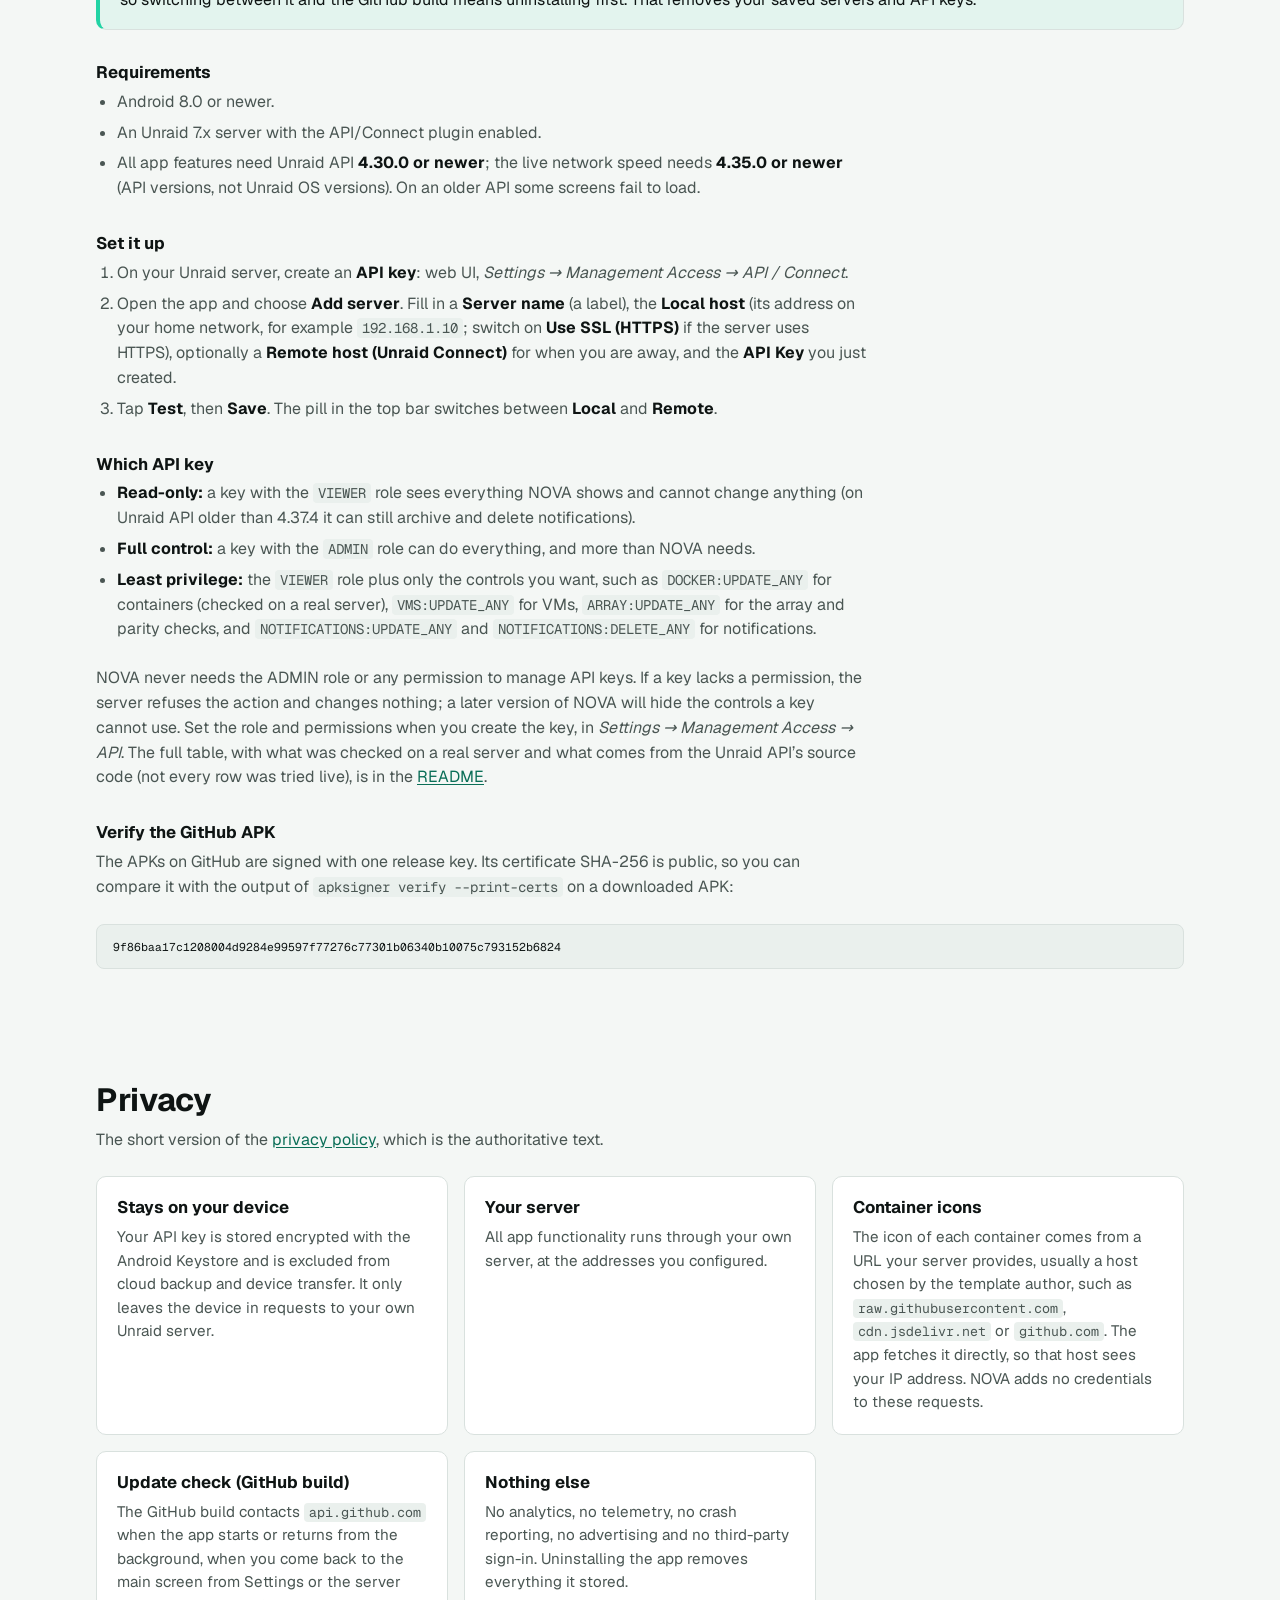
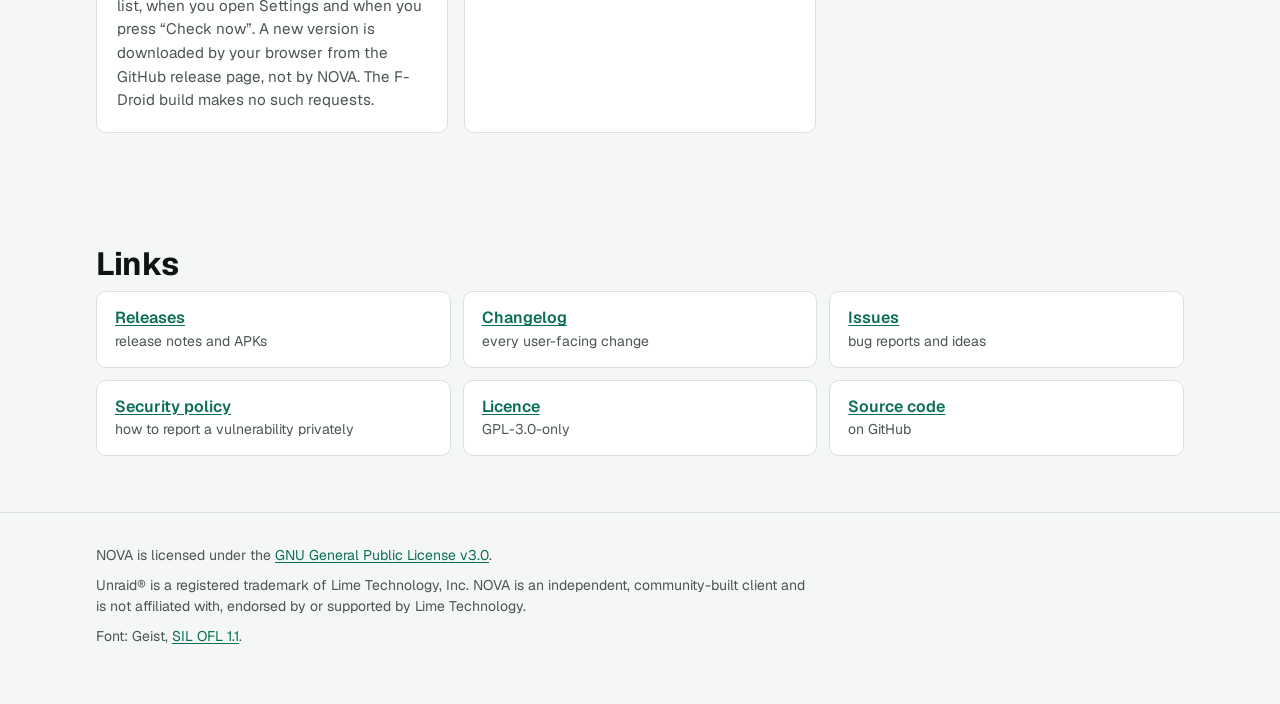
==== commit 3fc9d164: "address review findings Privacy policy, README and site now also name the return to the main screen " ====
--- a/site/index.html
+++ b/site/index.html
@@ -463,8 +463,9 @@
               <h3>Update check (GitHub build)</h3>
               <p>
                 The GitHub build contacts <code>api.github.com</code> when the
-                app starts or returns from the background, when you open
-                Settings and when you press
+                app starts or returns from the background, when you come back
+                to the main screen from Settings or the server list, when you
+                open Settings and when you press
                 &ldquo;Check now&rdquo;. A new version is downloaded by your
                 browser from the GitHub release page, not by NOVA. The F-Droid
                 build makes no such requests.
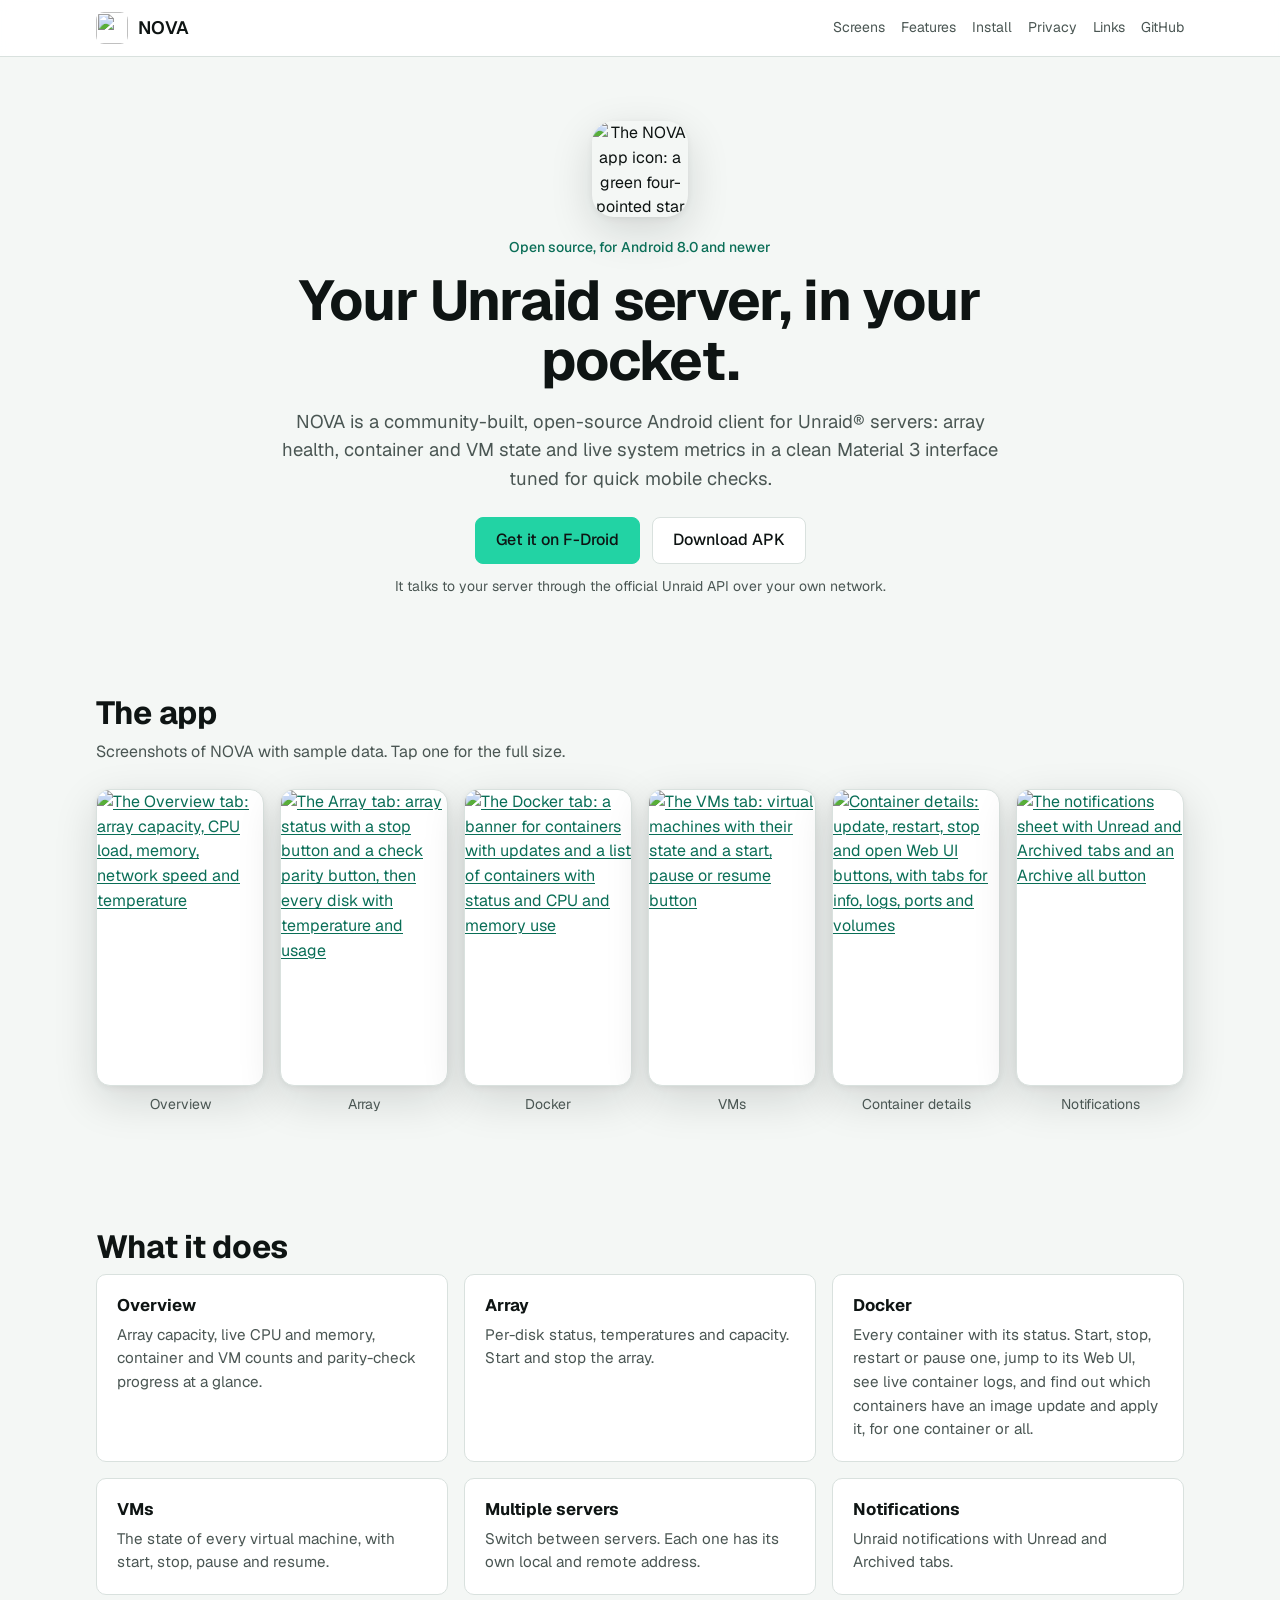
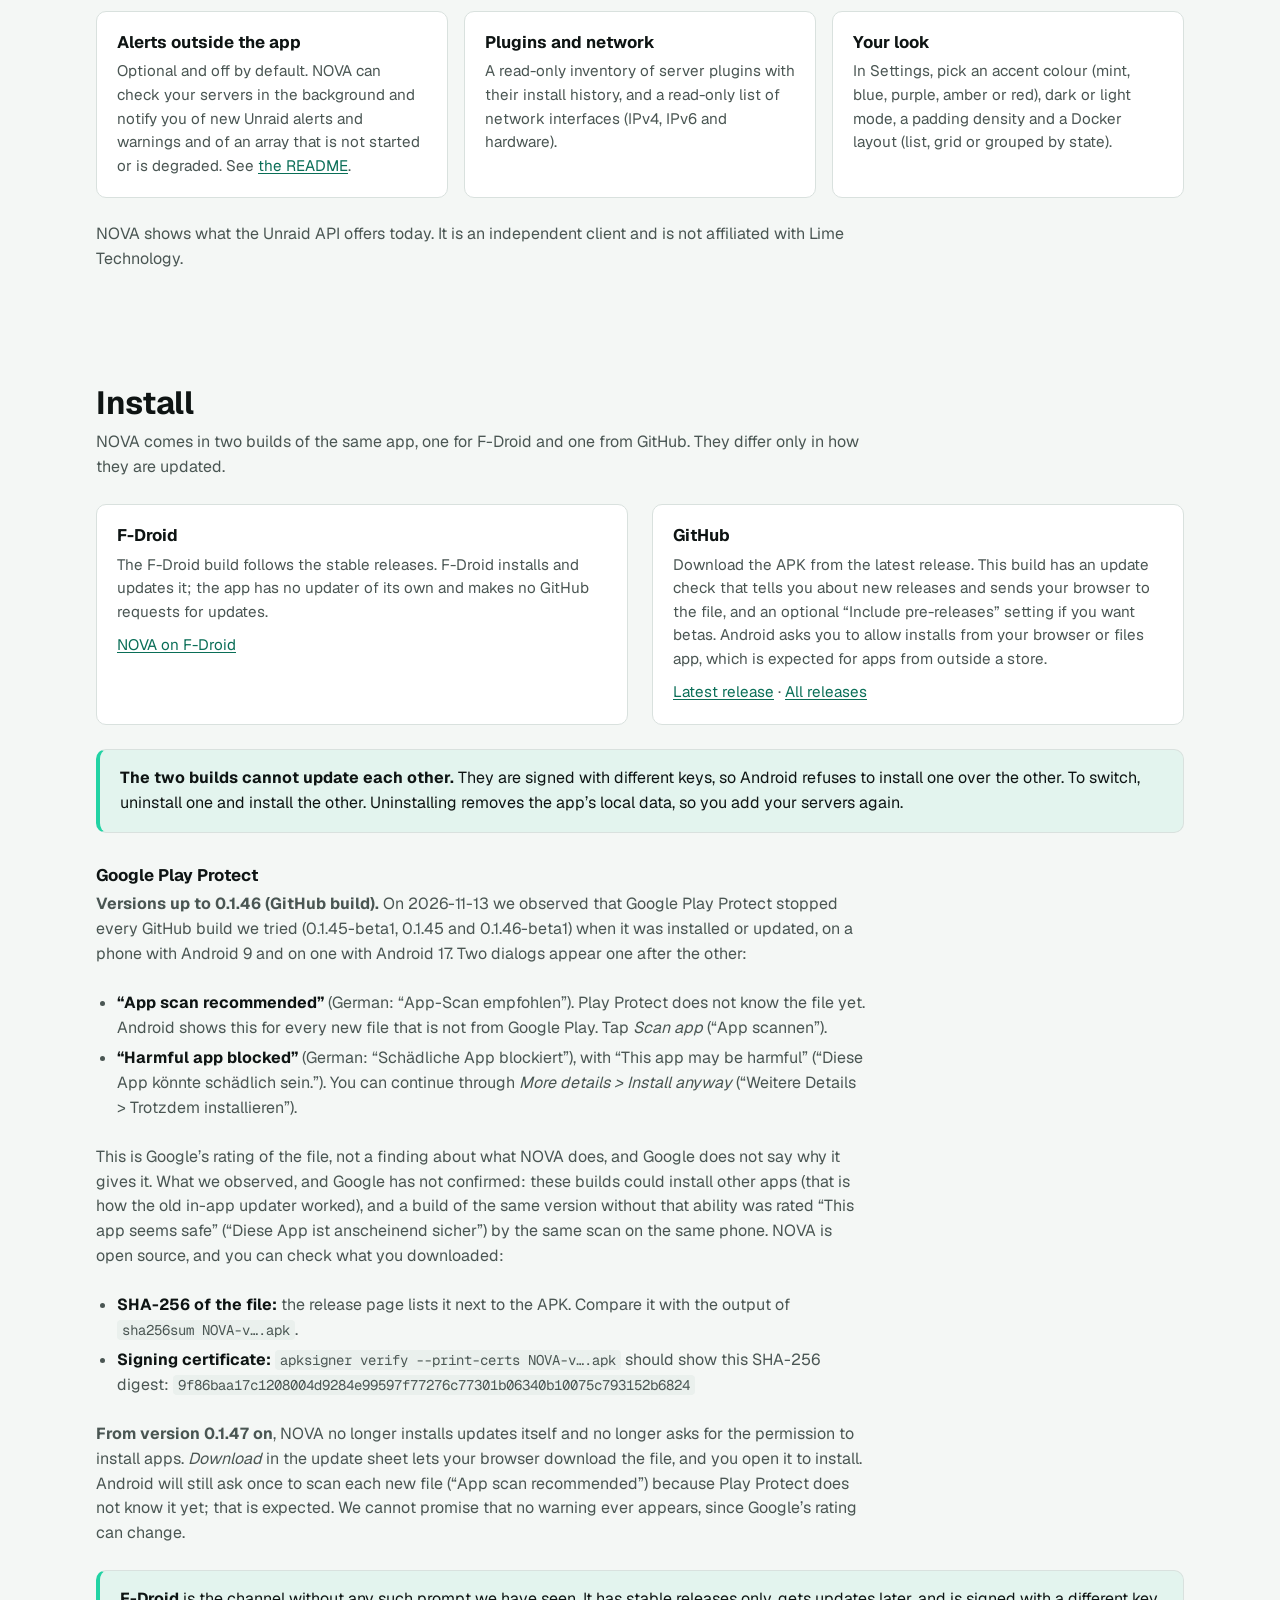
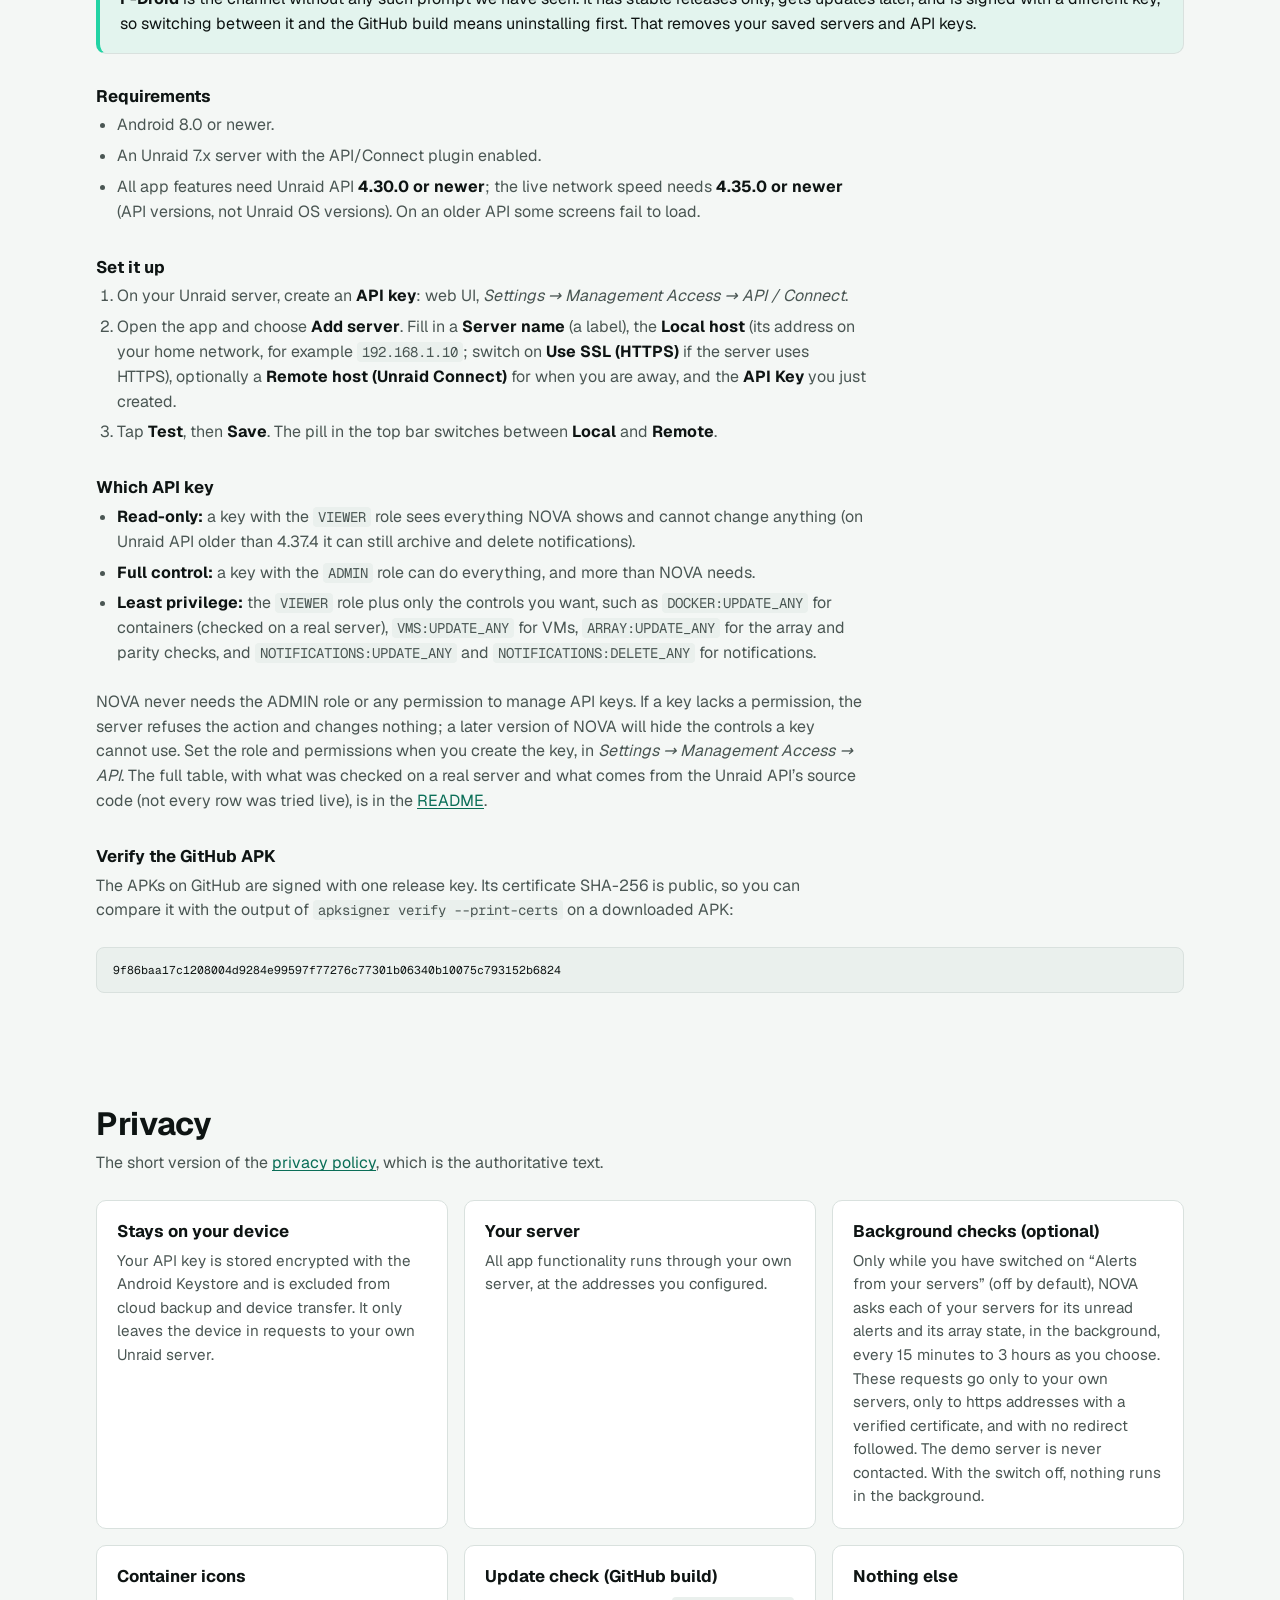
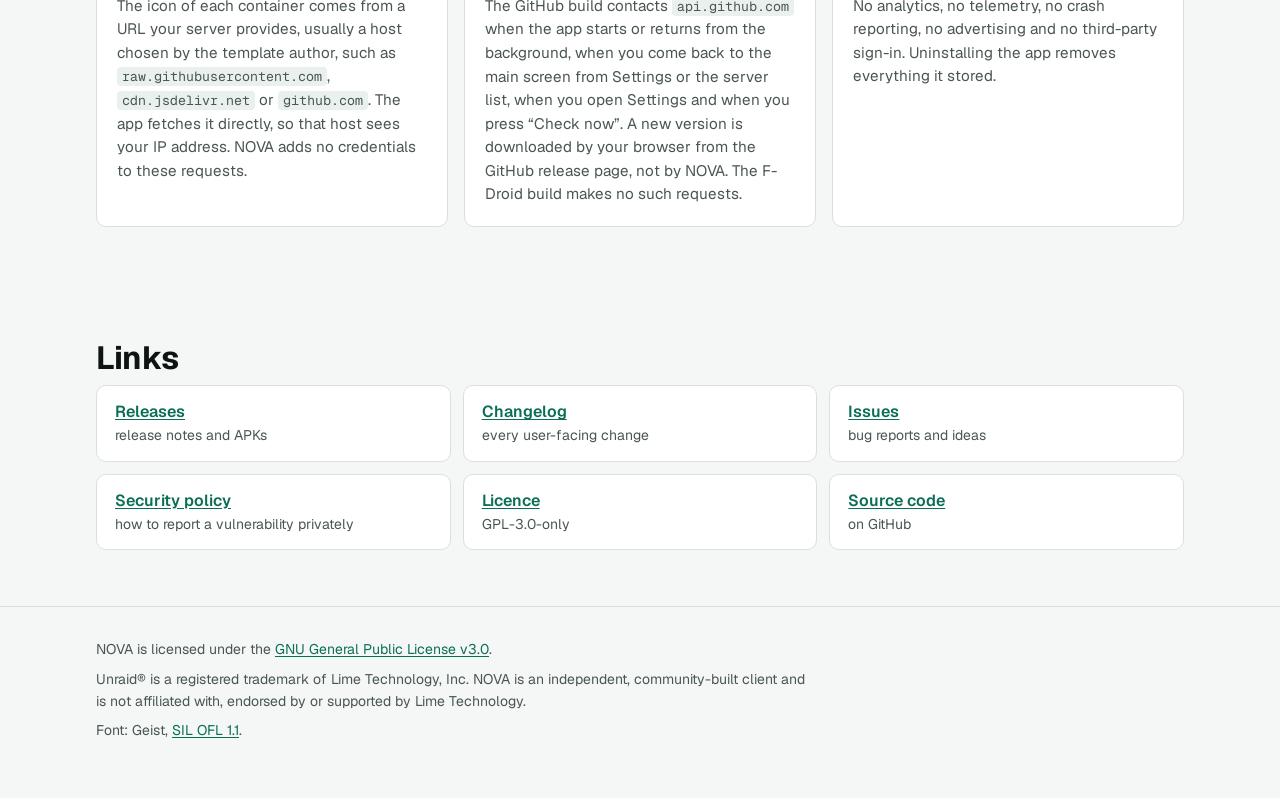
==== commit 2db71ba8: "feat: alerts outside the app, switched on in Settings Settings, Notifications gets the switch for th" ====
--- a/site/index.html
+++ b/site/index.html
@@ -199,6 +199,17 @@
               <p>Unraid notifications with Unread and Archived tabs.</p>
             </li>
             <li>
+              <h3>Alerts outside the app</h3>
+              <p>
+                Optional and off by default. NOVA can check your servers in the
+                background and notify you of new Unraid alerts and warnings and
+                of an array that is not started or is degraded. See
+                <a href="https://github.com/hellwand/nova#alerts-outside-the-app"
+                  >the README</a
+                >.
+              </p>
+            </li>
+            <li>
               <h3>Plugins and network</h3>
               <p>
                 A read-only inventory of server plugins with their install
@@ -446,6 +457,19 @@
               <p>
                 All app functionality runs through your own server, at the
                 addresses you configured.
+              </p>
+            </li>
+            <li>
+              <h3>Background checks (optional)</h3>
+              <p>
+                Only while you have switched on &ldquo;Alerts from your
+                servers&rdquo; (off by default), NOVA asks each of your servers
+                for its unread alerts and its array state, in the background,
+                every 15 minutes to 3 hours as you choose. These requests go
+                only to your own servers, only to https addresses with a
+                verified certificate, and with no redirect followed. The demo
+                server is never contacted. With the switch off, nothing runs
+                in the background.
               </p>
             </li>
             <li>
